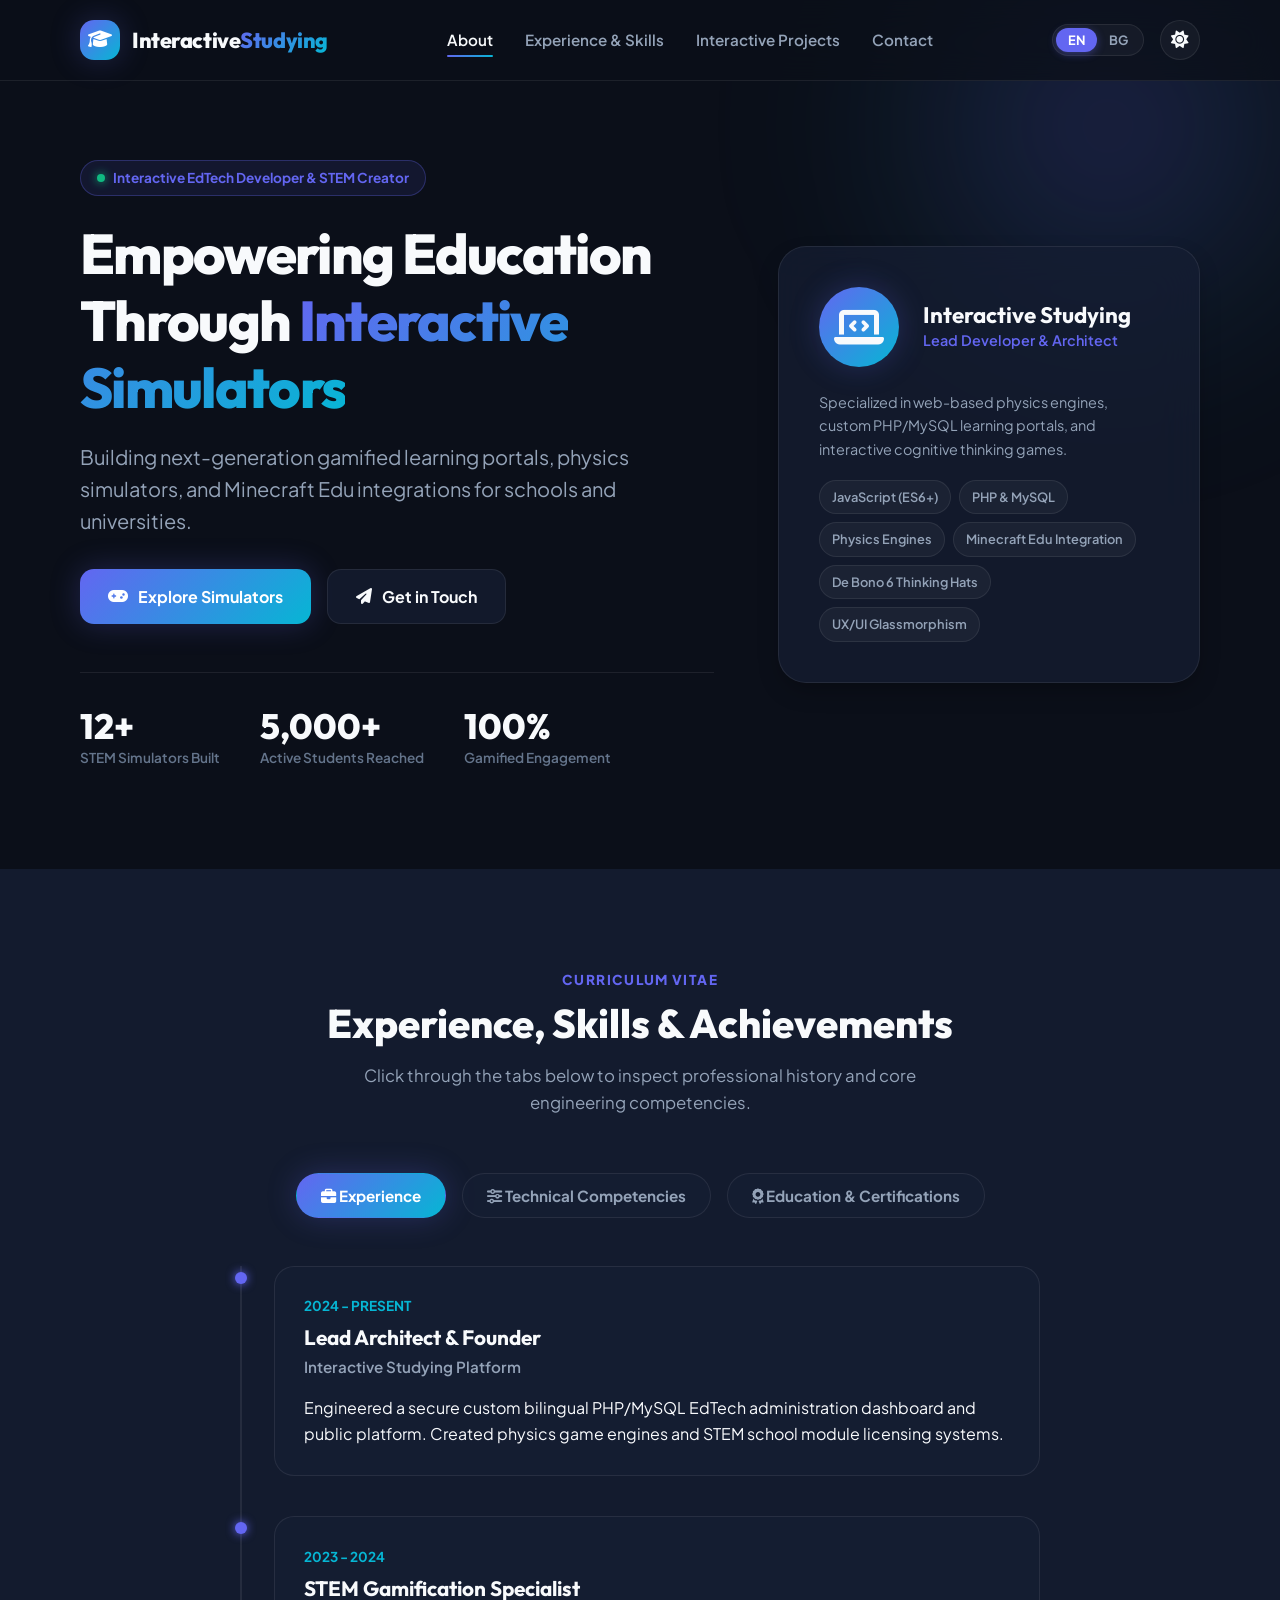
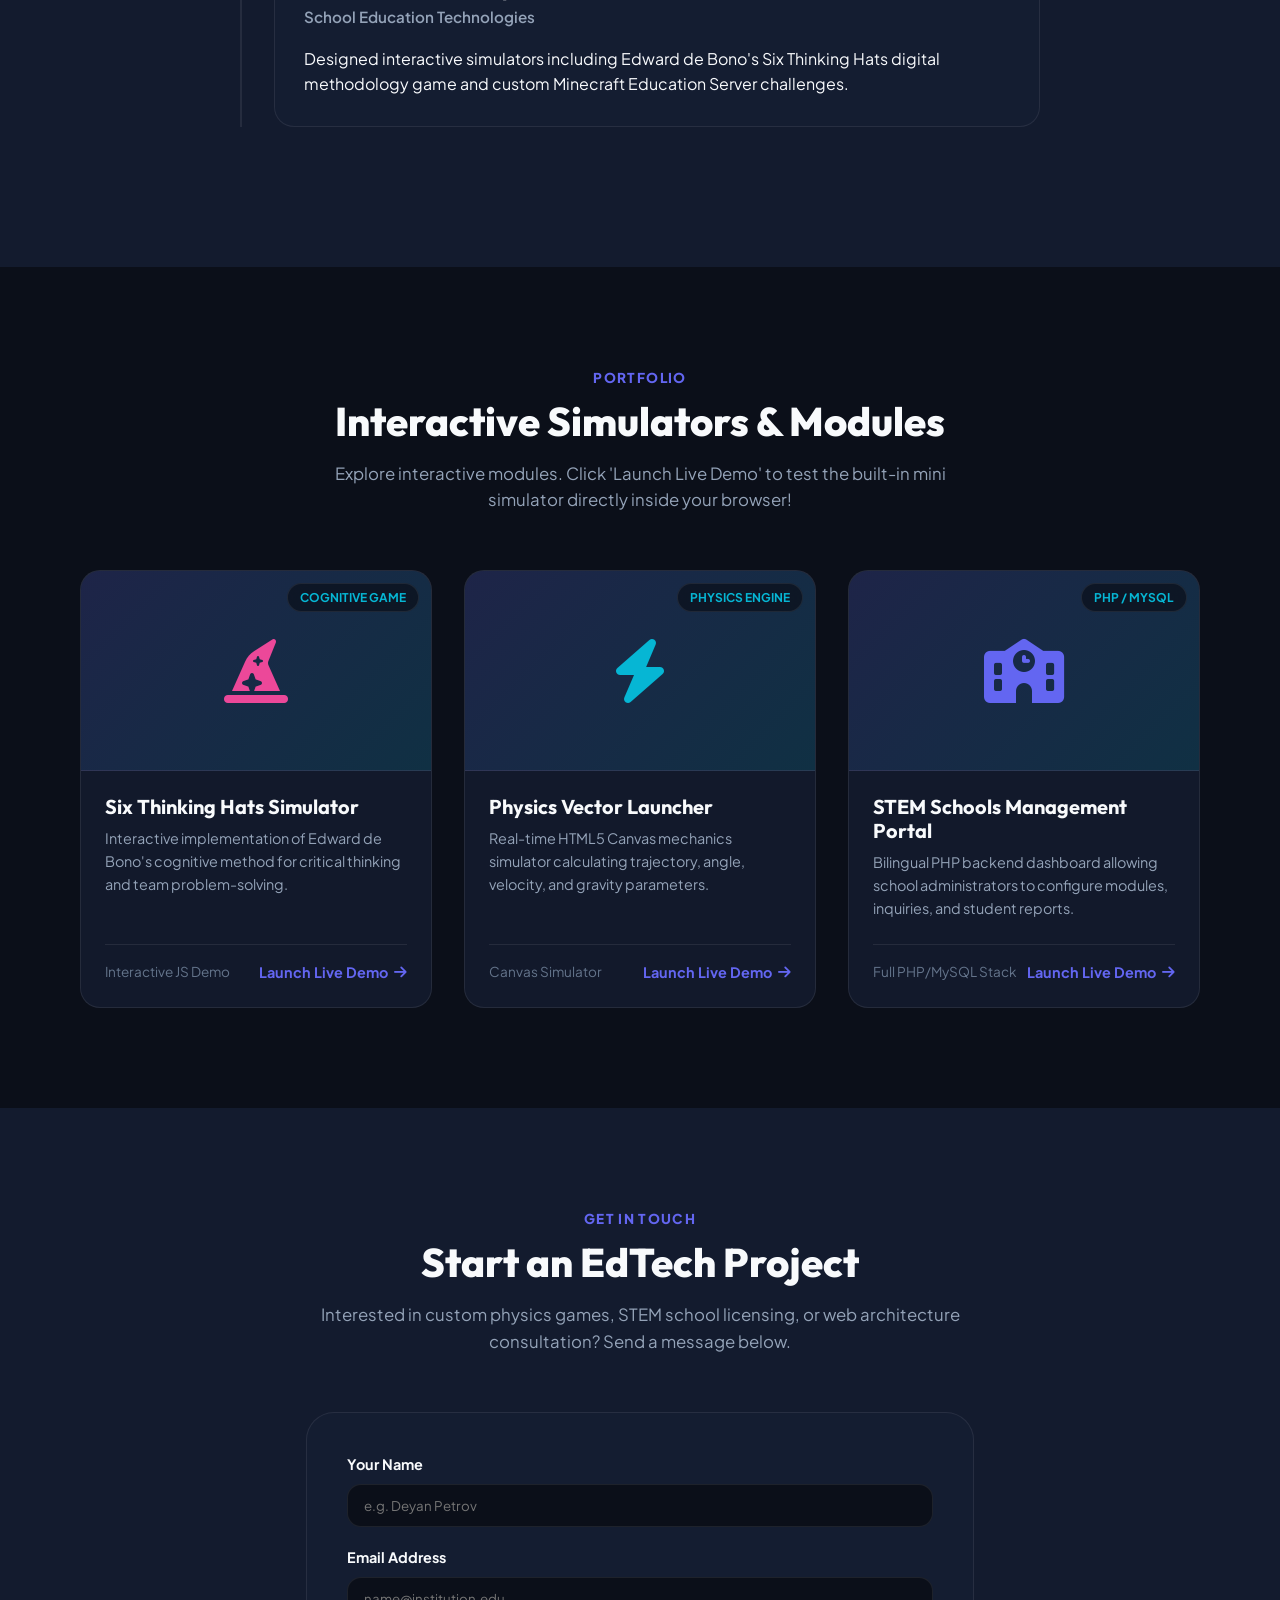
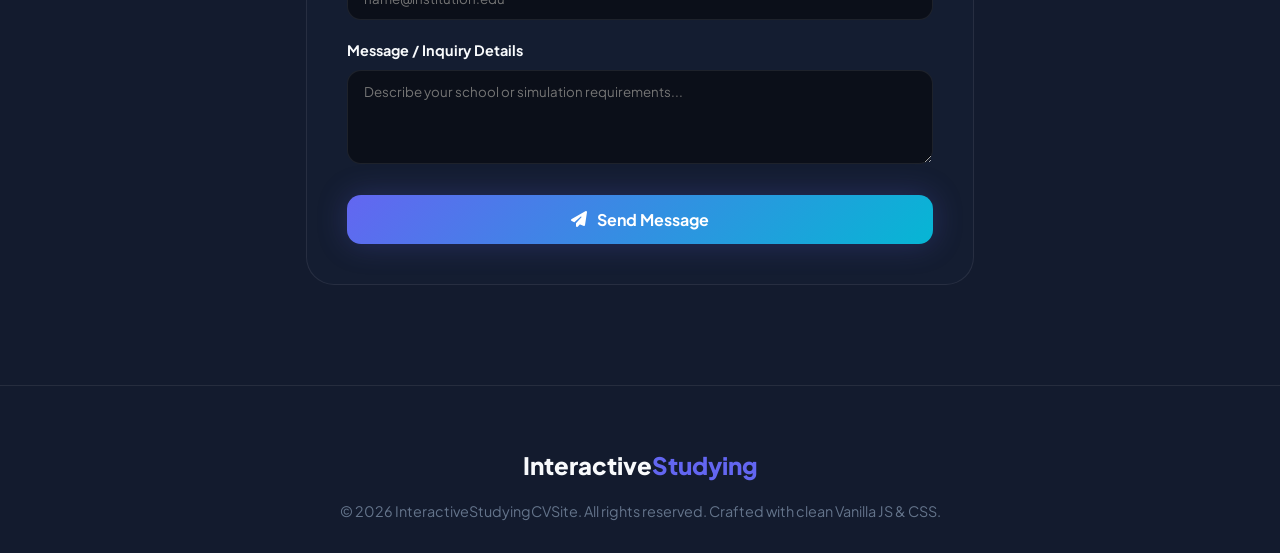
==== index.html @ a2f12fc4 "Build fresh InteractiveStudyingCVSite showcase website with interactive simulators and bilingual sup" ====
<!DOCTYPE html>
<html lang="en" data-theme="dark">
<head>
  <meta charset="UTF-8">
  <meta name="viewport" content="width=device-width, initial-scale=1.0">
  <title>Interactive Studying CV & Showcase | EdTech & STEM Simulators</title>
  <meta name="description" content="Interactive CV and EdTech showcase for Interactive Studying. Explore physics simulators, STEM modules, and gamified educational platforms.">
  <link rel="stylesheet" href="style.css">
  <link rel="stylesheet" href="https://cdnjs.cloudflare.com/ajax/libs/font-awesome/6.4.0/css/all.min.css">
</head>
<body>

  <!-- ==========================================================================
       Header & Navigation Bar
       ========================================================================== -->
  <header class="header">
    <div class="container header-container">
      <a href="#" class="logo">
        <div class="logo-icon"><i class="fa-solid fa-graduation-cap"></i></div>
        <div class="logo-text">Interactive<span>Studying</span></div>
      </a>

      <nav>
        <ul class="nav-links">
          <li><a href="#about" class="nav-link active" data-en="About" data-bg="За мен">About</a></li>
          <li><a href="#cv" class="nav-link" data-en="Experience & Skills" data-bg="Опит и Умения">Experience & Skills</a></li>
          <li><a href="#projects" class="nav-link" data-en="Interactive Projects" data-bg="Проекти">Interactive Projects</a></li>
          <li><a href="#contact" class="nav-link" data-en="Contact" data-bg="Контакти">Contact</a></li>
        </ul>
      </nav>

      <div class="header-actions">
        <!-- Language Switcher -->
        <div class="lang-switch">
          <button class="lang-btn active" data-lang="en">EN</button>
          <button class="lang-btn" data-lang="bg">BG</button>
        </div>

        <!-- Dark/Light Theme Switcher -->
        <button class="theme-toggle" id="themeToggle" title="Toggle Light/Dark Theme">
          <i class="fa-solid fa-moon"></i>
        </button>
      </div>
    </div>
  </header>

  <!-- ==========================================================================
       Hero Section
       ========================================================================== -->
  <section id="about" class="hero">
    <div class="hero-bg-glow"></div>
    <div class="container hero-content-grid">
      <div>
        <div class="badge">
          <span class="badge-pulse"></span>
          <span data-en="Interactive EdTech Developer & STEM Creator" data-bg="Разработчик на EdTech и STEM Симулатори">Interactive EdTech Developer & STEM Creator</span>
        </div>
        <h1 class="hero-title">
          <span data-en="Empowering Education Through" data-bg="Модернизиране на образованието чрез">Empowering Education Through</span>
          <span class="gradient-text" data-en="Interactive Simulators" data-bg="Интерактивни Симулатори">Interactive Simulators</span>
        </h1>
        <p class="hero-subtitle" data-en="Building next-generation gamified learning portals, physics simulators, and Minecraft Edu integrations for schools and universities." data-bg="Изграждане на иновативни образователни портали, физични симулатори и Minecraft Edu модули за училища и университети.">
          Building next-generation gamified learning portals, physics simulators, and Minecraft Edu integrations for schools and universities.
        </p>

        <div class="hero-ctas">
          <a href="#projects" class="btn btn-primary">
            <i class="fa-solid fa-gamepad"></i>
            <span data-en="Explore Simulators" data-bg="Разгледай Симулаторите">Explore Simulators</span>
          </a>
          <a href="#contact" class="btn btn-secondary">
            <i class="fa-solid fa-paper-plane"></i>
            <span data-en="Get in Touch" data-bg="Свържи се с мен">Get in Touch</span>
          </a>
        </div>

        <div class="stats-row">
          <div class="stat-item">
            <h3 class="counter" data-target="12">12+</h3>
            <p data-en="STEM Simulators Built" data-bg="Създадени STEM симулатора">STEM Simulators Built</p>
          </div>
          <div class="stat-item">
            <h3 class="counter" data-target="5000">5,000+</h3>
            <p data-en="Active Students Reached" data-bg="Обучени ученици">Active Students Reached</p>
          </div>
          <div class="stat-item">
            <h3 class="counter" data-target="100">100%</h3>
            <p data-en="Gamified Engagement" data-bg="Геймифицирано учене">Gamified Engagement</p>
          </div>
        </div>
      </div>

      <div class="hero-visual">
        <div class="avatar-card">
          <div class="avatar-header">
            <div class="avatar-circle">
              <i class="fa-solid fa-laptop-code"></i>
            </div>
            <div class="avatar-info">
              <h4 data-en="Interactive Studying" data-bg="Интерактивно Обучение">Interactive Studying</h4>
              <p data-en="Lead Developer & Architect" data-bg="Главен Разработчик и Архитек">Lead Developer & Architect</p>
            </div>
          </div>
          <p style="margin-bottom: 1.2rem; color: var(--text-secondary); font-size: 0.9rem;" data-en="Specialized in web-based physics engines, custom PHP/MySQL learning portals, and interactive cognitive thinking games." data-bg="Специализиран в уеб-базирани физични двигатели, PHP/MySQL портали и интерактивни когнитивни игри.">
            Specialized in web-based physics engines, custom PHP/MySQL learning portals, and interactive cognitive thinking games.
          </p>
          <div class="skills-pills">
            <span class="pill">JavaScript (ES6+)</span>
            <span class="pill">PHP & MySQL</span>
            <span class="pill">Physics Engines</span>
            <span class="pill">Minecraft Edu Integration</span>
            <span class="pill">De Bono 6 Thinking Hats</span>
            <span class="pill">UX/UI Glassmorphism</span>
          </div>
        </div>
      </div>
    </div>
  </section>

  <!-- ==========================================================================
       Interactive CV / Experience & Skills Section
       ========================================================================== -->
  <section id="cv" class="section" style="background: var(--bg-secondary);">
    <div class="container">
      <div class="section-header">
        <div class="section-tag" data-en="Curriculum Vitae" data-bg="Автобиография">Curriculum Vitae</div>
        <h2 class="section-title" data-en="Experience, Skills & Achievements" data-bg="Опит, Умения и Постижения">Experience, Skills & Achievements</h2>
        <p class="section-subtitle" data-en="Click through the tabs below to inspect professional history and core engineering competencies." data-bg="Изберете раздела по-долу, за да разгледате професионалния опит и технически умения.">
          Click through the tabs below to inspect professional history and core engineering competencies.
        </p>
      </div>

      <!-- Tab Buttons -->
      <div class="tabs-nav">
        <button class="tab-btn active" data-tab="experience">
          <i class="fa-solid fa-briefcase"></i> <span data-en="Experience" data-bg="Професионален Опит">Experience</span>
        </button>
        <button class="tab-btn" data-tab="skills">
          <i class="fa-solid fa-sliders"></i> <span data-en="Technical Competencies" data-bg="Технически Умения">Technical Competencies</span>
        </button>
        <button class="tab-btn" data-tab="education">
          <i class="fa-solid fa-award"></i> <span data-en="Education & Certifications" data-bg="Образование">Education & Certifications</span>
        </button>
      </div>

      <!-- Tab 1: Experience Timeline -->
      <div id="experience" class="tab-content active">
        <div class="timeline">
          <div class="timeline-item">
            <div class="timeline-dot"></div>
            <div class="timeline-card">
              <div class="timeline-date">2024 - PRESENT</div>
              <h3 class="timeline-title" data-en="Lead Architect & Founder" data-bg="Главен Архитект и Основател">Lead Architect & Founder</h3>
              <div class="timeline-company">Interactive Studying Platform</div>
              <p data-en="Engineered a secure custom bilingual PHP/MySQL EdTech administration dashboard and public platform. Created physics game engines and STEM school module licensing systems." data-bg="Разработка на защитен PHP/MySQL административен панел и българо-английски портал. Създаване на физични игри и STEM училищни комплекти.">
                Engineered a secure custom bilingual PHP/MySQL EdTech administration dashboard and public platform. Created physics game engines and STEM school module licensing systems.
              </p>
            </div>
          </div>

          <div class="timeline-item">
            <div class="timeline-dot"></div>
            <div class="timeline-card">
              <div class="timeline-date">2023 - 2024</div>
              <h3 class="timeline-title" data-en="STEM Gamification Specialist" data-bg="Специалист по STEM Геймификация">STEM Gamification Specialist</h3>
              <div class="timeline-company">School Education Technologies</div>
              <p data-en="Designed interactive simulators including Edward de Bono's Six Thinking Hats digital methodology game and custom Minecraft Education Server challenges." data-bg="Дизайн на интерактивни симулатори, включително цифрова версия на 'Шестте мислещи шапки' на Едуард де Боно и Minecraft Edu предизвикателства.">
                Designed interactive simulators including Edward de Bono's Six Thinking Hats digital methodology game and custom Minecraft Education Server challenges.
              </p>
            </div>
          </div>
        </div>
      </div>

      <!-- Tab 2: Skills Progress Bars -->
      <div id="skills" class="tab-content">
        <div class="skills-grid">
          <div class="skill-card">
            <div class="skill-header">
              <span>PHP / MySQL Architecture</span>
              <span>95%</span>
            </div>
            <div class="skill-bar-bg"><div class="skill-bar-fill" style="width: 95%;"></div></div>
          </div>

          <div class="skill-card">
            <div class="skill-header">
              <span>JavaScript & HTML5 Canvas Simulators</span>
              <span>90%</span>
            </div>
            <div class="skill-bar-bg"><div class="skill-bar-fill" style="width: 90%;"></div></div>
          </div>

          <div class="skill-card">
            <div class="skill-header">
              <span>Gamification & Pedagogy UX</span>
              <span>92%</span>
            </div>
            <div class="skill-bar-bg"><div class="skill-bar-fill" style="width: 92%;"></div></div>
          </div>

          <div class="skill-card">
            <div class="skill-header">
              <span>Web Security & Prepared SQL</span>
              <span>98%</span>
            </div>
            <div class="skill-bar-bg"><div class="skill-bar-fill" style="width: 98%;"></div></div>
          </div>
        </div>
      </div>

      <!-- Tab 3: Education & Certifications -->
      <div id="education" class="tab-content">
        <div class="timeline">
          <div class="timeline-item">
            <div class="timeline-dot"></div>
            <div class="timeline-card">
              <div class="timeline-date">2020 - 2024</div>
              <h3 class="timeline-title" data-en="B.S. Software Engineering & EdTech" data-bg="Бакалавър Софтуерно Инженерство">B.S. Software Engineering & EdTech</h3>
              <div class="timeline-company">Technical University</div>
              <p data-en="Specialized in web application security, database normalization, and dynamic interactive graphics engines." data-bg="Специализация в сигурност на уеб приложения, бази данни и среди за интерактивна графика.">
                Specialized in web application security, database normalization, and dynamic interactive graphics engines.
              </p>
            </div>
          </div>
        </div>
      </div>
    </div>
  </section>

  <!-- ==========================================================================
       Filterable Projects Showcase & Live Simulator Trigger
       ========================================================================== -->
  <section id="projects" class="section">
    <div class="container">
      <div class="section-header">
        <div class="section-tag" data-en="Portfolio" data-bg="Портфолио">Portfolio</div>
        <h2 class="section-title" data-en="Interactive Simulators & Modules" data-bg="Интерактивни Симулатори и Модули">Interactive Simulators & Modules</h2>
        <p class="section-subtitle" data-en="Explore interactive modules. Click 'Launch Live Demo' to test the built-in mini simulator directly inside your browser!" data-bg="Натиснете 'Стартирай Демо', за да тествате мини симулатор директно в браузъра!">
          Explore interactive modules. Click 'Launch Live Demo' to test the built-in mini simulator directly inside your browser!
        </p>
      </div>

      <div class="projects-grid">
        <!-- Project 1: Six Thinking Hats -->
        <div class="project-card">
          <div class="project-thumb">
            <i class="fa-solid fa-hat-wizard" style="color: #ec4899;"></i>
            <span class="project-badge">COGNITIVE GAME</span>
          </div>
          <div class="project-body">
            <h3 class="project-title" data-en="Six Thinking Hats Simulator" data-bg="Симулатор Шест Мислещи Шапки">Six Thinking Hats Simulator</h3>
            <p class="project-desc" data-en="Interactive implementation of Edward de Bono's cognitive method for critical thinking and team problem-solving." data-bg="Дигитална версия на метода на Едуард де Боно за критично мислене и екипни решения.">
              Interactive implementation of Edward de Bono's cognitive method for critical thinking and team problem-solving.
            </p>
            <div class="project-footer">
              <span style="font-size: 0.85rem; color: var(--text-muted);">Interactive JS Demo</span>
              <button class="demo-btn" onclick="openSimulator('hats')">
                <span data-en="Launch Live Demo" data-bg="Стартирай Демо">Launch Live Demo</span> <i class="fa-solid fa-arrow-right"></i>
              </button>
            </div>
          </div>
        </div>

        <!-- Project 2: Physics Launch Simulator -->
        <div class="project-card">
          <div class="project-thumb">
            <i class="fa-solid fa-bolt" style="color: #06b6d4;"></i>
            <span class="project-badge">PHYSICS ENGINE</span>
          </div>
          <div class="project-body">
            <h3 class="project-title" data-en="Physics Vector Launcher" data-bg="Физичен Векторен Симулатор">Physics Vector Launcher</h3>
            <p class="project-desc" data-en="Real-time HTML5 Canvas mechanics simulator calculating trajectory, angle, velocity, and gravity parameters." data-bg="Симулатор на механизми в реално време, изчисляващ траектория, ъгъл, скорост и гравитация.">
              Real-time HTML5 Canvas mechanics simulator calculating trajectory, angle, velocity, and gravity parameters.
            </p>
            <div class="project-footer">
              <span style="font-size: 0.85rem; color: var(--text-muted);">Canvas Simulator</span>
              <button class="demo-btn" onclick="openSimulator('physics')">
                <span data-en="Launch Live Demo" data-bg="Стартирай Демо">Launch Live Demo</span> <i class="fa-solid fa-arrow-right"></i>
              </button>
            </div>
          </div>
        </div>

        <!-- Project 3: STEM Licensing Portal -->
        <div class="project-card">
          <div class="project-thumb">
            <i class="fa-solid fa-school" style="color: #6366f1;"></i>
            <span class="project-badge">PHP / MYSQL</span>
          </div>
          <div class="project-body">
            <h3 class="project-title" data-en="STEM Schools Management Portal" data-bg="Портал за STEM Училища">STEM Schools Management Portal</h3>
            <p class="project-desc" data-en="Bilingual PHP backend dashboard allowing school administrators to configure modules, inquiries, and student reports." data-bg="Двуезичен PHP панел за училищни администратори за управление на модули и запитвания.">
              Bilingual PHP backend dashboard allowing school administrators to configure modules, inquiries, and student reports.
            </p>
            <div class="project-footer">
              <span style="font-size: 0.85rem; color: var(--text-muted);">Full PHP/MySQL Stack</span>
              <button class="demo-btn" onclick="openSimulator('stem')">
                <span data-en="Launch Live Demo" data-bg="Стартирай Демо">Launch Live Demo</span> <i class="fa-solid fa-arrow-right"></i>
              </button>
            </div>
          </div>
        </div>
      </div>
    </div>
  </section>

  <!-- ==========================================================================
       Interactive Live Demo Modal
       ========================================================================== -->
  <div class="modal" id="simulatorModal">
    <div class="modal-content">
      <button class="modal-close" onclick="closeSimulator()">&times;</button>
      <h3 id="modalTitle" style="font-size: 1.5rem; font-weight: 700; margin-bottom: 0.5rem;">Interactive Simulator</h3>
      <p id="modalSubtitle" style="color: var(--text-secondary); font-size: 0.9rem;">Test the live features below</p>
      
      <div class="simulator-box" id="simulatorBody">
        <!-- Dynamic Interactive Content Rendered via JS -->
      </div>
    </div>
  </div>

  <!-- ==========================================================================
       Contact & Consultation Inquiry Section
       ========================================================================== -->
  <section id="contact" class="section" style="background: var(--bg-secondary);">
    <div class="container" style="max-width: 700px;">
      <div class="section-header">
        <div class="section-tag" data-en="Get in Touch" data-bg="Свържете се с нас">Get in Touch</div>
        <h2 class="section-title" data-en="Start an EdTech Project" data-bg="Започнете STEM проект">Start an EdTech Project</h2>
        <p class="section-subtitle" data-en="Interested in custom physics games, STEM school licensing, or web architecture consultation? Send a message below." data-bg="Интересувате ли се от разработка на физични игри или STEM модули? Изпратете съобщение.">
          Interested in custom physics games, STEM school licensing, or web architecture consultation? Send a message below.
        </p>
      </div>

      <form id="contactForm" onsubmit="handleContact(event)" style="background: var(--bg-card); border: 1px solid var(--border-color); padding: 2.5rem; border-radius: var(--radius-xl);">
        <div style="margin-bottom: 1.2rem;">
          <label style="display: block; font-weight: 700; margin-bottom: 0.5rem; font-size: 0.9rem;" data-en="Your Name" data-bg="Вашето Име">Your Name</label>
          <input type="text" required placeholder="e.g. Deyan Petrov" style="width: 100%; padding: 12px 16px; border-radius: var(--radius-md); background: var(--bg-primary); border: 1px solid var(--border-color); color: var(--text-primary); font-family: inherit;">
        </div>

        <div style="margin-bottom: 1.2rem;">
          <label style="display: block; font-weight: 700; margin-bottom: 0.5rem; font-size: 0.9rem;" data-en="Email Address" data-bg="Имейл Адрес">Email Address</label>
          <input type="email" required placeholder="name@institution.edu" style="width: 100%; padding: 12px 16px; border-radius: var(--radius-md); background: var(--bg-primary); border: 1px solid var(--border-color); color: var(--text-primary); font-family: inherit;">
        </div>

        <div style="margin-bottom: 1.5rem;">
          <label style="display: block; font-weight: 700; margin-bottom: 0.5rem; font-size: 0.9rem;" data-en="Message / Inquiry Details" data-bg="Съобщение / Запитване">Message / Inquiry Details</label>
          <textarea rows="4" required placeholder="Describe your school or simulation requirements..." style="width: 100%; padding: 12px 16px; border-radius: var(--radius-md); background: var(--bg-primary); border: 1px solid var(--border-color); color: var(--text-primary); font-family: inherit; resize: vertical;"></textarea>
        </div>

        <button type="submit" class="btn btn-primary" style="width: 100%; justify-content: center;">
          <i class="fa-solid fa-paper-plane"></i>
          <span data-en="Send Message" data-bg="Изпрати съобщение">Send Message</span>
        </button>
      </form>
    </div>
  </section>

  <!-- Footer -->
  <footer class="footer">
    <div class="container">
      <div class="footer-logo">Interactive<span style="color: var(--accent-primary);">Studying</span></div>
      <p class="footer-copy">&copy; 2026 InteractiveStudyingCVSite. All rights reserved. Crafted with clean Vanilla JS & CSS.</p>
    </div>
  </footer>

  <script src="script.js"></script>
</body>
</html>
---- style.css ----
/* ==========================================================================
   Design System & Tokens - InteractiveStudyingCVSite
   ========================================================================== */
@import url('https://fonts.googleapis.com/css2?family=Outfit:wght@300;400;500;600;700;800&family=Plus+Jakarta+Sans:wght@400;500;600;700&display=swap');

:root {
  /* Color Palette - Dark Theme Defaults */
  --bg-primary: #0b0f19;
  --bg-secondary: #131b2e;
  --bg-card: rgba(22, 31, 52, 0.7);
  --bg-card-hover: rgba(30, 43, 70, 0.85);
  --bg-glass: rgba(255, 255, 255, 0.04);
  --border-color: rgba(255, 255, 255, 0.08);
  --border-highlight: rgba(99, 102, 241, 0.3);

  --text-primary: #f8fafc;
  --text-secondary: #94a3b8;
  --text-muted: #64748b;

  --accent-primary: #6366f1; /* Electric Indigo */
  --accent-primary-glow: rgba(99, 102, 241, 0.4);
  --accent-secondary: #06b6d4; /* Vibrant Cyan */
  --accent-tertiary: #ec4899; /* Hot Pink Accent */
  --accent-emerald: #10b981; /* Success Emerald */

  --gradient-brand: linear-gradient(135deg, #6366f1 0%, #06b6d4 100%);
  --gradient-glow: linear-gradient(135deg, rgba(99, 102, 241, 0.15), rgba(6, 182, 212, 0.15));
  --gradient-card: linear-gradient(180deg, rgba(255, 255, 255, 0.05) 0%, rgba(255, 255, 255, 0.01) 100%);

  --radius-sm: 8px;
  --radius-md: 14px;
  --radius-lg: 20px;
  --radius-xl: 28px;
  --radius-full: 9999px;

  --shadow-sm: 0 4px 6px -1px rgba(0, 0, 0, 0.2);
  --shadow-md: 0 10px 25px -5px rgba(0, 0, 0, 0.3);
  --shadow-glow: 0 0 30px rgba(99, 102, 241, 0.25);

  --transition-fast: 0.2s cubic-bezier(0.4, 0, 0.2, 1);
  --transition-normal: 0.3s cubic-bezier(0.4, 0, 0.2, 1);
  --transition-bounce: 0.5s cubic-bezier(0.34, 1.56, 0.64, 1);
}

[data-theme="light"] {
  --bg-primary: #f8fafc;
  --bg-secondary: #f1f5f9;
  --bg-card: rgba(255, 255, 255, 0.85);
  --bg-card-hover: rgba(255, 255, 255, 0.98);
  --bg-glass: rgba(0, 0, 0, 0.03);
  --border-color: rgba(0, 0, 0, 0.08);
  --border-highlight: rgba(99, 102, 241, 0.4);

  --text-primary: #0f172a;
  --text-secondary: #475569;
  --text-muted: #64748b;

  --shadow-sm: 0 2px 4px rgba(0,0,0,0.05);
  --shadow-md: 0 10px 25px -5px rgba(15, 23, 42, 0.08);
  --shadow-glow: 0 0 25px rgba(99, 102, 241, 0.2);
}

/* ==========================================================================
   Reset & Core Layout
   ========================================================================== */
*, *::before, *::after {
  box-sizing: border-box;
  margin: 0;
  padding: 0;
}

html {
  scroll-behavior: smooth;
  font-size: 16px;
}

body {
  font-family: 'Plus Jakarta Sans', sans-serif;
  background-color: var(--bg-primary);
  color: var(--text-primary);
  line-height: 1.6;
  overflow-x: hidden;
  transition: background-color var(--transition-normal), color var(--transition-normal);
}

h1, h2, h3, h4, h5, h6 {
  font-family: 'Outfit', sans-serif;
  color: var(--text-primary);
  line-height: 1.2;
}

a {
  color: inherit;
  text-decoration: none;
}

button {
  cursor: pointer;
  border: none;
  background: none;
  font-family: inherit;
}

.container {
  width: 90%;
  max-width: 1200px;
  margin: 0 auto;
  padding: 0 1rem;
}

/* ==========================================================================
   Header & Navigation
   ========================================================================== */
.header {
  position: fixed;
  top: 0;
  left: 0;
  width: 100%;
  z-index: 1000;
  backdrop-filter: blur(16px);
  -webkit-backdrop-filter: blur(16px);
  background: rgba(11, 15, 25, 0.75);
  border-bottom: 1px solid var(--border-color);
  transition: background var(--transition-normal);
}

[data-theme="light"] .header {
  background: rgba(248, 250, 252, 0.85);
}

.header-container {
  display: flex;
  justify-content: space-between;
  align-items: center;
  height: 80px;
}

.logo {
  display: flex;
  align-items: center;
  gap: 12px;
  font-family: 'Outfit', sans-serif;
  font-weight: 800;
  font-size: 1.35rem;
  letter-spacing: -0.02em;
}

.logo-icon {
  width: 40px;
  height: 40px;
  background: var(--gradient-brand);
  border-radius: var(--radius-md);
  display: flex;
  align-items: center;
  justify-content: center;
  color: #fff;
  font-size: 1.2rem;
  box-shadow: var(--shadow-glow);
}

.logo-text span {
  background: var(--gradient-brand);
  -webkit-background-clip: text;
  -webkit-text-fill-color: transparent;
}

.nav-links {
  display: flex;
  align-items: center;
  gap: 2rem;
  list-style: none;
}

.nav-link {
  font-weight: 600;
  font-size: 0.95rem;
  color: var(--text-secondary);
  transition: color var(--transition-fast);
  position: relative;
  padding: 0.5rem 0;
}

.nav-link:hover, .nav-link.active {
  color: var(--text-primary);
}

.nav-link::after {
  content: '';
  position: absolute;
  bottom: 0;
  left: 0;
  width: 0%;
  height: 2px;
  background: var(--gradient-brand);
  transition: width var(--transition-normal);
  border-radius: var(--radius-full);
}

.nav-link:hover::after, .nav-link.active::after {
  width: 100%;
}

.header-actions {
  display: flex;
  align-items: center;
  gap: 1rem;
}

.lang-switch {
  display: flex;
  background: var(--bg-glass);
  border: 1px solid var(--border-color);
  border-radius: var(--radius-full);
  padding: 3px;
}

.lang-btn {
  padding: 4px 12px;
  font-size: 0.8rem;
  font-weight: 700;
  border-radius: var(--radius-full);
  color: var(--text-secondary);
  transition: all var(--transition-fast);
}

.lang-btn.active {
  background: var(--accent-primary);
  color: #fff;
  box-shadow: 0 2px 8px rgba(99, 102, 241, 0.4);
}

.theme-toggle {
  width: 40px;
  height: 40px;
  border-radius: var(--radius-full);
  border: 1px solid var(--border-color);
  background: var(--bg-glass);
  color: var(--text-primary);
  display: flex;
  align-items: center;
  justify-content: center;
  font-size: 1.1rem;
  transition: all var(--transition-fast);
}

.theme-toggle:hover {
  background: var(--bg-card-hover);
  border-color: var(--accent-primary);
}

/* ==========================================================================
   Hero Section
   ========================================================================== */
.hero {
  padding: 160px 0 100px;
  position: relative;
  overflow: hidden;
}

.hero-bg-glow {
  position: absolute;
  top: -20%;
  right: -10%;
  width: 600px;
  height: 600px;
  background: radial-gradient(circle, rgba(99, 102, 241, 0.25) 0%, rgba(6, 182, 212, 0.05) 50%, transparent 70%);
  filter: blur(80px);
  pointer-events: none;
  z-index: 0;
}

.hero-content-grid {
  display: grid;
  grid-template-columns: 1.2fr 0.8fr;
  gap: 4rem;
  align-items: center;
  position: relative;
  z-index: 1;
}

.badge {
  display: inline-flex;
  align-items: center;
  gap: 8px;
  padding: 6px 16px;
  border-radius: var(--radius-full);
  background: rgba(99, 102, 241, 0.1);
  border: 1px solid rgba(99, 102, 241, 0.3);
  color: var(--accent-primary);
  font-size: 0.85rem;
  font-weight: 700;
  margin-bottom: 1.5rem;
}

.badge-pulse {
  width: 8px;
  height: 8px;
  border-radius: 50%;
  background: var(--accent-emerald);
  box-shadow: 0 0 10px var(--accent-emerald);
  animation: pulse 2s infinite;
}

@keyframes pulse {
  0% { transform: scale(0.95); box-shadow: 0 0 0 0 rgba(16, 185, 129, 0.7); }
  70% { transform: scale(1); box-shadow: 0 0 0 8px rgba(16, 185, 129, 0); }
  100% { transform: scale(0.95); box-shadow: 0 0 0 0 rgba(16, 185, 129, 0); }
}

.hero-title {
  font-size: 3.5rem;
  font-weight: 800;
  margin-bottom: 1.2rem;
  letter-spacing: -0.03em;
}

.gradient-text {
  background: var(--gradient-brand);
  -webkit-background-clip: text;
  -webkit-text-fill-color: transparent;
}

.hero-subtitle {
  font-size: 1.25rem;
  color: var(--text-secondary);
  margin-bottom: 2rem;
  max-width: 600px;
}

.hero-ctas {
  display: flex;
  gap: 1rem;
  margin-bottom: 3rem;
  flex-wrap: wrap;
}

.btn {
  display: inline-flex;
  align-items: center;
  gap: 10px;
  padding: 14px 28px;
  border-radius: var(--radius-md);
  font-weight: 700;
  font-size: 1rem;
  transition: all var(--transition-bounce);
  position: relative;
  overflow: hidden;
}

.btn-primary {
  background: var(--gradient-brand);
  color: #fff;
  box-shadow: var(--shadow-glow);
}

.btn-primary:hover {
  transform: translateY(-3px);
  box-shadow: 0 10px 30px rgba(99, 102, 241, 0.4);
}

.btn-secondary {
  background: var(--bg-card);
  border: 1px solid var(--border-color);
  color: var(--text-primary);
}

.btn-secondary:hover {
  background: var(--bg-card-hover);
  border-color: var(--accent-primary);
  transform: translateY(-3px);
}

.stats-row {
  display: flex;
  gap: 2.5rem;
  padding-top: 2rem;
  border-top: 1px solid var(--border-color);
}

.stat-item h3 {
  font-size: 2.2rem;
  font-weight: 800;
  color: var(--text-primary);
}

.stat-item p {
  font-size: 0.85rem;
  color: var(--text-muted);
  font-weight: 600;
}

/* Hero Avatar / Card Visual */
.hero-visual {
  position: relative;
}

.avatar-card {
  background: var(--bg-card);
  border: 1px solid var(--border-color);
  backdrop-filter: blur(20px);
  border-radius: var(--radius-xl);
  padding: 2.5rem;
  box-shadow: var(--shadow-md);
  position: relative;
  transition: transform var(--transition-normal);
}

.avatar-card:hover {
  transform: translateY(-5px);
  border-color: var(--border-highlight);
}

.avatar-header {
  display: flex;
  align-items: center;
  gap: 1.5rem;
  margin-bottom: 1.5rem;
}

.avatar-circle {
  width: 80px;
  height: 80px;
  border-radius: 50%;
  background: var(--gradient-brand);
  display: flex;
  align-items: center;
  justify-content: center;
  font-size: 2.5rem;
  box-shadow: var(--shadow-glow);
}

.avatar-info h4 {
  font-size: 1.4rem;
  font-weight: 700;
}

.avatar-info p {
  color: var(--accent-primary);
  font-size: 0.9rem;
  font-weight: 600;
}

.skills-pills {
  display: flex;
  flex-wrap: wrap;
  gap: 8px;
}

.pill {
  padding: 6px 12px;
  border-radius: var(--radius-full);
  background: var(--bg-glass);
  border: 1px solid var(--border-color);
  font-size: 0.8rem;
  font-weight: 600;
  color: var(--text-secondary);
}

/* ==========================================================================
   Interactive Experience & Skills Section
   ========================================================================== */
.section {
  padding: 100px 0;
}

.section-header {
  text-align: center;
  max-width: 650px;
  margin: 0 auto 3.5rem;
}

.section-tag {
  color: var(--accent-primary);
  font-weight: 800;
  text-transform: uppercase;
  font-size: 0.85rem;
  letter-spacing: 0.1em;
  margin-bottom: 0.5rem;
}

.section-title {
  font-size: 2.5rem;
  font-weight: 800;
  margin-bottom: 1rem;
}

.section-subtitle {
  color: var(--text-secondary);
  font-size: 1.05rem;
}

/* Tabs UI */
.tabs-nav {
  display: flex;
  justify-content: center;
  gap: 1rem;
  margin-bottom: 3rem;
  flex-wrap: wrap;
}

.tab-btn {
  padding: 12px 24px;
  border-radius: var(--radius-full);
  background: var(--bg-card);
  border: 1px solid var(--border-color);
  color: var(--text-secondary);
  font-weight: 700;
  font-size: 0.95rem;
  transition: all var(--transition-fast);
}

.tab-btn:hover {
  color: var(--text-primary);
  border-color: var(--accent-primary);
}

.tab-btn.active {
  background: var(--gradient-brand);
  color: #fff;
  border-color: transparent;
  box-shadow: var(--shadow-glow);
}

.tab-content {
  display: none;
  animation: fadeIn 0.4s ease forwards;
}

.tab-content.active {
  display: block;
}

@keyframes fadeIn {
  from { opacity: 0; transform: translateY(10px); }
  to { opacity: 1; transform: translateY(0); }
}

/* Timeline Cards */
.timeline {
  position: relative;
  max-width: 800px;
  margin: 0 auto;
  padding-left: 2rem;
  border-left: 2px solid var(--border-color);
}

.timeline-item {
  position: relative;
  margin-bottom: 2.5rem;
}

.timeline-dot {
  position: absolute;
  left: calc(-2rem - 7px);
  top: 6px;
  width: 12px;
  height: 12px;
  border-radius: 50%;
  background: var(--accent-primary);
  box-shadow: 0 0 10px var(--accent-primary);
}

.timeline-card {
  background: var(--bg-card);
  border: 1px solid var(--border-color);
  border-radius: var(--radius-lg);
  padding: 1.8rem;
  transition: all var(--transition-fast);
}

.timeline-card:hover {
  border-color: var(--border-highlight);
  transform: translateX(5px);
}

.timeline-date {
  font-size: 0.85rem;
  color: var(--accent-secondary);
  font-weight: 700;
  margin-bottom: 0.5rem;
}

.timeline-title {
  font-size: 1.3rem;
  font-weight: 700;
  margin-bottom: 0.3rem;
}

.timeline-company {
  color: var(--text-secondary);
  font-weight: 600;
  font-size: 0.95rem;
  margin-bottom: 1rem;
}

/* Skill Bars */
.skills-grid {
  display: grid;
  grid-template-columns: repeat(auto-fit, minmax(300px, 1fr));
  gap: 2rem;
  max-width: 900px;
  margin: 0 auto;
}

.skill-card {
  background: var(--bg-card);
  border: 1px solid var(--border-color);
  border-radius: var(--radius-lg);
  padding: 1.5rem;
}

.skill-header {
  display: flex;
  justify-content: space-between;
  margin-bottom: 0.8rem;
  font-weight: 700;
}

.skill-bar-bg {
  width: 100%;
  height: 10px;
  background: var(--bg-glass);
  border-radius: var(--radius-full);
  overflow: hidden;
  border: 1px solid var(--border-color);
}

.skill-bar-fill {
  height: 100%;
  background: var(--gradient-brand);
  border-radius: var(--radius-full);
  transition: width 1s ease-in-out;
}

/* ==========================================================================
   Filterable Projects Portfolio
   ========================================================================== */
.projects-grid {
  display: grid;
  grid-template-columns: repeat(auto-fill, minmax(340px, 1fr));
  gap: 2rem;
}

.project-card {
  background: var(--bg-card);
  border: 1px solid var(--border-color);
  border-radius: var(--radius-lg);
  overflow: hidden;
  transition: all var(--transition-normal);
  display: flex;
  flex-direction: column;
}

.project-card:hover {
  transform: translateY(-8px);
  border-color: var(--border-highlight);
  box-shadow: var(--shadow-md);
}

.project-thumb {
  height: 200px;
  background: var(--gradient-glow);
  display: flex;
  align-items: center;
  justify-content: center;
  font-size: 4rem;
  position: relative;
  border-bottom: 1px solid var(--border-color);
}

.project-badge {
  position: absolute;
  top: 12px;
  right: 12px;
  padding: 4px 12px;
  border-radius: var(--radius-full);
  background: rgba(11, 15, 25, 0.7);
  backdrop-filter: blur(10px);
  font-size: 0.75rem;
  font-weight: 700;
  color: var(--accent-secondary);
  border: 1px solid var(--border-color);
}

.project-body {
  padding: 1.5rem;
  flex: 1;
  display: flex;
  flex-direction: column;
}

.project-title {
  font-size: 1.25rem;
  font-weight: 700;
  margin-bottom: 0.5rem;
}

.project-desc {
  color: var(--text-secondary);
  font-size: 0.9rem;
  margin-bottom: 1.5rem;
  flex: 1;
}

.project-footer {
  display: flex;
  justify-content: space-between;
  align-items: center;
  border-top: 1px solid var(--border-color);
  padding-top: 1rem;
}

.demo-btn {
  color: var(--accent-primary);
  font-weight: 700;
  font-size: 0.9rem;
  display: inline-flex;
  align-items: center;
  gap: 6px;
  transition: gap var(--transition-fast);
}

.demo-btn:hover {
  gap: 10px;
}

/* ==========================================================================
   Interactive Simulator Modal
   ========================================================================== */
.modal {
  position: fixed;
  inset: 0;
  z-index: 2000;
  display: flex;
  align-items: center;
  justify-content: center;
  background: rgba(11, 15, 25, 0.85);
  backdrop-filter: blur(12px);
  opacity: 0;
  pointer-events: none;
  transition: opacity var(--transition-normal);
}

.modal.active {
  opacity: 1;
  pointer-events: auto;
}

.modal-content {
  background: var(--bg-secondary);
  border: 1px solid var(--border-color);
  border-radius: var(--radius-xl);
  width: 90%;
  max-width: 750px;
  padding: 2.5rem;
  box-shadow: var(--shadow-md);
  position: relative;
  transform: scale(0.9);
  transition: transform var(--transition-bounce);
}

.modal.active .modal-content {
  transform: scale(1);
}

.modal-close {
  position: absolute;
  top: 20px;
  right: 20px;
  width: 36px;
  height: 36px;
  border-radius: 50%;
  background: var(--bg-glass);
  border: 1px solid var(--border-color);
  color: var(--text-primary);
  font-size: 1.2rem;
  display: flex;
  align-items: center;
  justify-content: center;
}

.simulator-box {
  margin-top: 1.5rem;
  background: var(--bg-primary);
  border: 1px solid var(--border-color);
  border-radius: var(--radius-lg);
  padding: 2rem;
  text-align: center;
}

/* ==========================================================================
   Footer & Contact
   ========================================================================== */
.footer {
  background: var(--bg-secondary);
  border-top: 1px solid var(--border-color);
  padding: 60px 0 30px;
  text-align: center;
}

.footer-logo {
  font-size: 1.5rem;
  font-weight: 800;
  margin-bottom: 1rem;
}

.footer-copy {
  color: var(--text-muted);
  font-size: 0.9rem;
}

/* Responsive Rules */
@media (max-width: 992px) {
  .hero-content-grid {
    grid-template-columns: 1fr;
    text-align: center;
    gap: 3rem;
  }
  .hero-subtitle {
    margin-left: auto;
    margin-right: auto;
  }
  .hero-ctas {
    justify-content: center;
  }
  .stats-row {
    justify-content: center;
  }
}

@media (max-width: 768px) {
  .nav-links {
    display: none; /* Can expand to mobile menu if needed */
  }
  .hero-title {
    font-size: 2.5rem;
  }
}
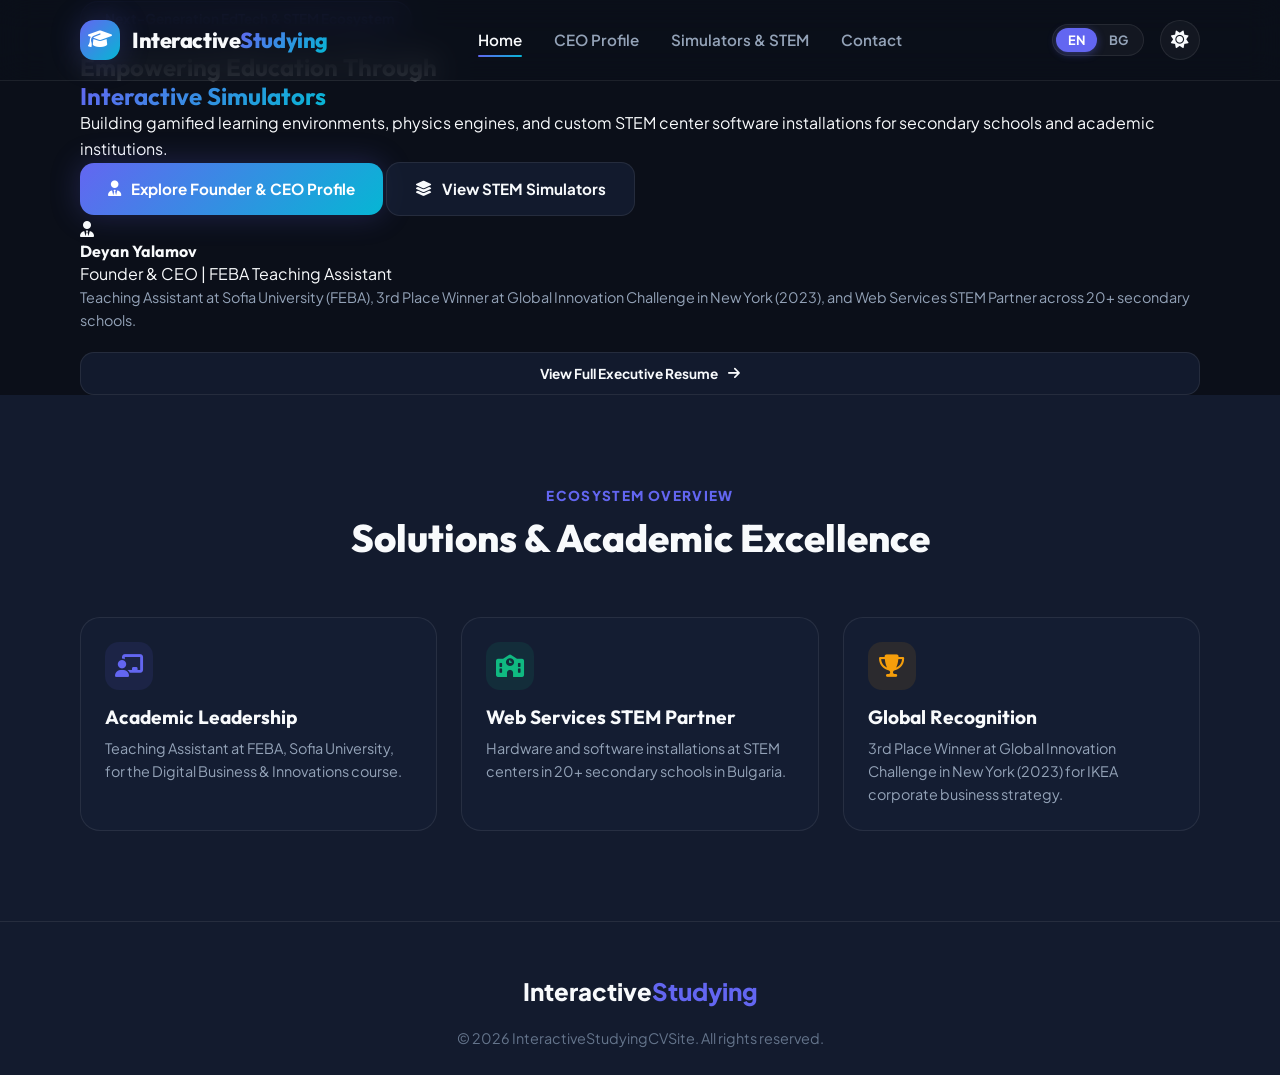
==== commit 825a605c: "Add dedicated CEO profile page, FEBA Teaching Assistant position, Web Services 20+ STEM schools part" ====
--- a/index.html
+++ b/index.html
@@ -3,40 +3,37 @@
 <head>
   <meta charset="UTF-8">
   <meta name="viewport" content="width=device-width, initial-scale=1.0">
-  <title>Interactive Studying CV & Showcase | EdTech & STEM Simulators</title>
-  <meta name="description" content="Interactive CV and EdTech showcase for Interactive Studying. Explore physics simulators, STEM modules, and gamified educational platforms.">
+  <title>Interactive Studying — EdTech Portal & STEM Simulators</title>
+  <meta name="description" content="Official platform portal for Interactive Studying EOOD. Founded by Deyan Yalamov. Custom school gamification and STEM center installations.">
   <link rel="stylesheet" href="style.css">
   <link rel="stylesheet" href="https://cdnjs.cloudflare.com/ajax/libs/font-awesome/6.4.0/css/all.min.css">
 </head>
 <body>
 
   <!-- ==========================================================================
-       Header & Navigation Bar
+       Header & Navigation
        ========================================================================== -->
   <header class="header">
     <div class="container header-container">
-      <a href="#" class="logo">
+      <a href="index.html" class="logo">
         <div class="logo-icon"><i class="fa-solid fa-graduation-cap"></i></div>
         <div class="logo-text">Interactive<span>Studying</span></div>
       </a>
 
       <nav>
         <ul class="nav-links">
-          <li><a href="#about" class="nav-link active" data-en="About" data-bg="За мен">About</a></li>
-          <li><a href="#cv" class="nav-link" data-en="Experience & Skills" data-bg="Опит и Умения">Experience & Skills</a></li>
-          <li><a href="#projects" class="nav-link" data-en="Interactive Projects" data-bg="Проекти">Interactive Projects</a></li>
-          <li><a href="#contact" class="nav-link" data-en="Contact" data-bg="Контакти">Contact</a></li>
+          <li><a href="index.html" class="nav-link active" data-en="Home" data-bg="Начало">Home</a></li>
+          <li><a href="ceo.html" class="nav-link" data-en="CEO Profile" data-bg="За Управителя">CEO Profile</a></li>
+          <li><a href="projects.html" class="nav-link" data-en="Simulators & STEM" data-bg="Симулатори и STEM">Simulators & STEM</a></li>
+          <li><a href="contact.html" class="nav-link" data-en="Contact" data-bg="Контакти">Contact</a></li>
         </ul>
       </nav>
 
       <div class="header-actions">
-        <!-- Language Switcher -->
         <div class="lang-switch">
           <button class="lang-btn active" data-lang="en">EN</button>
           <button class="lang-btn" data-lang="bg">BG</button>
         </div>
-
-        <!-- Dark/Light Theme Switcher -->
         <button class="theme-toggle" id="themeToggle" title="Toggle Light/Dark Theme">
           <i class="fa-solid fa-moon"></i>
         </button>
@@ -45,315 +42,97 @@
   </header>
 
   <!-- ==========================================================================
-       Hero Section
+       Clean Hero Skeleton Section (Without Numerical Data)
        ========================================================================== -->
-  <section id="about" class="hero">
+  <section class="hero">
     <div class="hero-bg-glow"></div>
     <div class="container hero-content-grid">
       <div>
         <div class="badge">
           <span class="badge-pulse"></span>
-          <span data-en="Interactive EdTech Developer & STEM Creator" data-bg="Разработчик на EdTech и STEM Симулатори">Interactive EdTech Developer & STEM Creator</span>
+          <span data-en="Next-Generation EdTech & STEM Ecosystem" data-bg="Следващо Поколение EdTech и STEM Екосистема">Next-Generation EdTech & STEM Ecosystem</span>
         </div>
+        
         <h1 class="hero-title">
-          <span data-en="Empowering Education Through" data-bg="Модернизиране на образованието чрез">Empowering Education Through</span>
+          <span data-en="Empowering Education Through" data-bg="Модернизиране на образованието чрез">Empowering Education Through</span><br>
           <span class="gradient-text" data-en="Interactive Simulators" data-bg="Интерактивни Симулатори">Interactive Simulators</span>
         </h1>
-        <p class="hero-subtitle" data-en="Building next-generation gamified learning portals, physics simulators, and Minecraft Edu integrations for schools and universities." data-bg="Изграждане на иновативни образователни портали, физични симулатори и Minecraft Edu модули за училища и университети.">
-          Building next-generation gamified learning portals, physics simulators, and Minecraft Edu integrations for schools and universities.
+        
+        <p class="hero-subtitle" data-en="Building gamified learning environments, physics engines, and custom STEM center software installations for secondary schools and academic institutions." data-bg="Изграждане на геймифицирани образователни среди, физични двигатели и софтуерни инсталации за STEM центрове.">
+          Building gamified learning environments, physics engines, and custom STEM center software installations for secondary schools and academic institutions.
         </p>
 
         <div class="hero-ctas">
-          <a href="#projects" class="btn btn-primary">
-            <i class="fa-solid fa-gamepad"></i>
-            <span data-en="Explore Simulators" data-bg="Разгледай Симулаторите">Explore Simulators</span>
+          <a href="ceo.html" class="btn btn-primary">
+            <i class="fa-solid fa-user-tie"></i>
+            <span data-en="Explore Founder & CEO Profile" data-bg="Профил на Управителя">Explore Founder & CEO Profile</span>
           </a>
-          <a href="#contact" class="btn btn-secondary">
-            <i class="fa-solid fa-paper-plane"></i>
-            <span data-en="Get in Touch" data-bg="Свържи се с мен">Get in Touch</span>
+          <a href="projects.html" class="btn btn-secondary">
+            <i class="fa-solid fa-layer-group"></i>
+            <span data-en="View STEM Simulators" data-bg="Разгледай Симулаторите">View STEM Simulators</span>
           </a>
-        </div>
-
-        <div class="stats-row">
-          <div class="stat-item">
-            <h3 class="counter" data-target="12">12+</h3>
-            <p data-en="STEM Simulators Built" data-bg="Създадени STEM симулатора">STEM Simulators Built</p>
-          </div>
-          <div class="stat-item">
-            <h3 class="counter" data-target="5000">5,000+</h3>
-            <p data-en="Active Students Reached" data-bg="Обучени ученици">Active Students Reached</p>
-          </div>
-          <div class="stat-item">
-            <h3 class="counter" data-target="100">100%</h3>
-            <p data-en="Gamified Engagement" data-bg="Геймифицирано учене">Gamified Engagement</p>
-          </div>
         </div>
       </div>
 
+      <!-- CEO & Founder Teaser Card -->
       <div class="hero-visual">
         <div class="avatar-card">
           <div class="avatar-header">
             <div class="avatar-circle">
-              <i class="fa-solid fa-laptop-code"></i>
+              <i class="fa-solid fa-user-tie"></i>
             </div>
             <div class="avatar-info">
-              <h4 data-en="Interactive Studying" data-bg="Интерактивно Обучение">Interactive Studying</h4>
-              <p data-en="Lead Developer & Architect" data-bg="Главен Разработчик и Архитек">Lead Developer & Architect</p>
+              <h4 data-en="Deyan Yalamov" data-bg="Деян Ялъмов">Deyan Yalamov</h4>
+              <p data-en="Founder & CEO | FEBA Teaching Assistant" data-bg="Основател и Управител | Преподавател в СУ">Founder & CEO | FEBA Teaching Assistant</p>
             </div>
           </div>
-          <p style="margin-bottom: 1.2rem; color: var(--text-secondary); font-size: 0.9rem;" data-en="Specialized in web-based physics engines, custom PHP/MySQL learning portals, and interactive cognitive thinking games." data-bg="Специализиран в уеб-базирани физични двигатели, PHP/MySQL портали и интерактивни когнитивни игри.">
-            Specialized in web-based physics engines, custom PHP/MySQL learning portals, and interactive cognitive thinking games.
+
+          <p style="margin-bottom: 1.2rem; color: var(--text-secondary); font-size: 0.9rem;" data-en="Teaching Assistant at Sofia University (FEBA), 3rd Place Winner at Global Innovation Challenge in New York (2023), and Web Services STEM Partner across 20+ secondary schools." data-bg="Преподавателски асистент в СУ (Стопански факултет), 3-то място на Global Innovation Challenge в Ню Йорк (2023) и партньор на Web Services за 20+ STEM центъра.">
+            Teaching Assistant at Sofia University (FEBA), 3rd Place Winner at Global Innovation Challenge in New York (2023), and Web Services STEM Partner across 20+ secondary schools.
           </p>
-          <div class="skills-pills">
-            <span class="pill">JavaScript (ES6+)</span>
-            <span class="pill">PHP & MySQL</span>
-            <span class="pill">Physics Engines</span>
-            <span class="pill">Minecraft Edu Integration</span>
-            <span class="pill">De Bono 6 Thinking Hats</span>
-            <span class="pill">UX/UI Glassmorphism</span>
-          </div>
+
+          <a href="ceo.html" class="btn btn-secondary" style="width: 100%; justify-content: center; font-size: 0.85rem; padding: 10px 16px;">
+            <span data-en="View Full Executive Resume" data-bg="Виж Пълното CV">View Full Executive Resume</span>
+            <i class="fa-solid fa-arrow-right"></i>
+          </a>
         </div>
       </div>
     </div>
   </section>
 
-  <!-- ==========================================================================
-       Interactive CV / Experience & Skills Section
-       ========================================================================== -->
-  <section id="cv" class="section" style="background: var(--bg-secondary);">
+  <!-- Feature Grid Teasers -->
+  <section class="section" style="background: var(--bg-secondary);">
     <div class="container">
       <div class="section-header">
-        <div class="section-tag" data-en="Curriculum Vitae" data-bg="Автобиография">Curriculum Vitae</div>
-        <h2 class="section-title" data-en="Experience, Skills & Achievements" data-bg="Опит, Умения и Постижения">Experience, Skills & Achievements</h2>
-        <p class="section-subtitle" data-en="Click through the tabs below to inspect professional history and core engineering competencies." data-bg="Изберете раздела по-долу, за да разгледате професионалния опит и технически умения.">
-          Click through the tabs below to inspect professional history and core engineering competencies.
-        </p>
+        <div class="section-tag" data-en="Ecosystem Overview" data-bg="Преглед на Екосистемата">Ecosystem Overview</div>
+        <h2 class="section-title" data-en="Solutions & Academic Excellence" data-bg="Решения и Академични Постижения">Solutions & Academic Excellence</h2>
       </div>
 
-      <!-- Tab Buttons -->
-      <div class="tabs-nav">
-        <button class="tab-btn active" data-tab="experience">
-          <i class="fa-solid fa-briefcase"></i> <span data-en="Experience" data-bg="Професионален Опит">Experience</span>
-        </button>
-        <button class="tab-btn" data-tab="skills">
-          <i class="fa-solid fa-sliders"></i> <span data-en="Technical Competencies" data-bg="Технически Умения">Technical Competencies</span>
-        </button>
-        <button class="tab-btn" data-tab="education">
-          <i class="fa-solid fa-award"></i> <span data-en="Education & Certifications" data-bg="Образование">Education & Certifications</span>
-        </button>
-      </div>
+      <div class="achievements-grid">
+        <div class="achievement-card">
+          <div class="achievement-icon"><i class="fa-solid fa-chalkboard-user"></i></div>
+          <h4 style="font-size: 1.2rem; font-weight: 700; margin-bottom: 0.5rem;" data-en="Academic Leadership" data-bg="Академично Лидерство">Academic Leadership</h4>
+          <p style="color: var(--text-secondary); font-size: 0.9rem;" data-en="Teaching Assistant at FEBA, Sofia University, for the Digital Business & Innovations course." data-bg="Преподавателски асистент в Стопански факултет на СУ по Дигитален бизнес и иновации.">
+            Teaching Assistant at FEBA, Sofia University, for the Digital Business & Innovations course.
+          </p>
+        </div>
 
-      <!-- Tab 1: Experience Timeline -->
-      <div id="experience" class="tab-content active">
-        <div class="timeline">
-          <div class="timeline-item">
-            <div class="timeline-dot"></div>
-            <div class="timeline-card">
-              <div class="timeline-date">2024 - PRESENT</div>
-              <h3 class="timeline-title" data-en="Lead Architect & Founder" data-bg="Главен Архитект и Основател">Lead Architect & Founder</h3>
-              <div class="timeline-company">Interactive Studying Platform</div>
-              <p data-en="Engineered a secure custom bilingual PHP/MySQL EdTech administration dashboard and public platform. Created physics game engines and STEM school module licensing systems." data-bg="Разработка на защитен PHP/MySQL административен панел и българо-английски портал. Създаване на физични игри и STEM училищни комплекти.">
-                Engineered a secure custom bilingual PHP/MySQL EdTech administration dashboard and public platform. Created physics game engines and STEM school module licensing systems.
-              </p>
-            </div>
-          </div>
+        <div class="achievement-card">
+          <div class="achievement-icon" style="color: var(--accent-emerald); background: rgba(16,185,129,0.1);"><i class="fa-solid fa-school"></i></div>
+          <h4 style="font-size: 1.2rem; font-weight: 700; margin-bottom: 0.5rem;" data-en="Web Services STEM Partner" data-bg="Партньор на Web Services">Web Services STEM Partner</h4>
+          <p style="color: var(--text-secondary); font-size: 0.9rem;" data-en="Hardware and software installations at STEM centers in 20+ secondary schools in Bulgaria." data-bg="Хардуерни и софтуерни инсталации в STEM центрове в над 20 средни училища.">
+            Hardware and software installations at STEM centers in 20+ secondary schools in Bulgaria.
+          </p>
+        </div>
 
-          <div class="timeline-item">
-            <div class="timeline-dot"></div>
-            <div class="timeline-card">
-              <div class="timeline-date">2023 - 2024</div>
-              <h3 class="timeline-title" data-en="STEM Gamification Specialist" data-bg="Специалист по STEM Геймификация">STEM Gamification Specialist</h3>
-              <div class="timeline-company">School Education Technologies</div>
-              <p data-en="Designed interactive simulators including Edward de Bono's Six Thinking Hats digital methodology game and custom Minecraft Education Server challenges." data-bg="Дизайн на интерактивни симулатори, включително цифрова версия на 'Шестте мислещи шапки' на Едуард де Боно и Minecraft Edu предизвикателства.">
-                Designed interactive simulators including Edward de Bono's Six Thinking Hats digital methodology game and custom Minecraft Education Server challenges.
-              </p>
-            </div>
-          </div>
+        <div class="achievement-card">
+          <div class="achievement-icon" style="color: var(--accent-amber); background: rgba(245,158,11,0.1);"><i class="fa-solid fa-trophy"></i></div>
+          <h4 style="font-size: 1.2rem; font-weight: 700; margin-bottom: 0.5rem;" data-en="Global Recognition" data-bg="Световно Признание">Global Recognition</h4>
+          <p style="color: var(--text-secondary); font-size: 0.9rem;" data-en="3rd Place Winner at Global Innovation Challenge in New York (2023) for IKEA corporate business strategy." data-bg="3-то място на Global Innovation Challenge в Ню Йорк (2023) за бизнес казус на IKEA.">
+            3rd Place Winner at Global Innovation Challenge in New York (2023) for IKEA corporate business strategy.
+          </p>
         </div>
       </div>
-
-      <!-- Tab 2: Skills Progress Bars -->
-      <div id="skills" class="tab-content">
-        <div class="skills-grid">
-          <div class="skill-card">
-            <div class="skill-header">
-              <span>PHP / MySQL Architecture</span>
-              <span>95%</span>
-            </div>
-            <div class="skill-bar-bg"><div class="skill-bar-fill" style="width: 95%;"></div></div>
-          </div>
-
-          <div class="skill-card">
-            <div class="skill-header">
-              <span>JavaScript & HTML5 Canvas Simulators</span>
-              <span>90%</span>
-            </div>
-            <div class="skill-bar-bg"><div class="skill-bar-fill" style="width: 90%;"></div></div>
-          </div>
-
-          <div class="skill-card">
-            <div class="skill-header">
-              <span>Gamification & Pedagogy UX</span>
-              <span>92%</span>
-            </div>
-            <div class="skill-bar-bg"><div class="skill-bar-fill" style="width: 92%;"></div></div>
-          </div>
-
-          <div class="skill-card">
-            <div class="skill-header">
-              <span>Web Security & Prepared SQL</span>
-              <span>98%</span>
-            </div>
-            <div class="skill-bar-bg"><div class="skill-bar-fill" style="width: 98%;"></div></div>
-          </div>
-        </div>
-      </div>
-
-      <!-- Tab 3: Education & Certifications -->
-      <div id="education" class="tab-content">
-        <div class="timeline">
-          <div class="timeline-item">
-            <div class="timeline-dot"></div>
-            <div class="timeline-card">
-              <div class="timeline-date">2020 - 2024</div>
-              <h3 class="timeline-title" data-en="B.S. Software Engineering & EdTech" data-bg="Бакалавър Софтуерно Инженерство">B.S. Software Engineering & EdTech</h3>
-              <div class="timeline-company">Technical University</div>
-              <p data-en="Specialized in web application security, database normalization, and dynamic interactive graphics engines." data-bg="Специализация в сигурност на уеб приложения, бази данни и среди за интерактивна графика.">
-                Specialized in web application security, database normalization, and dynamic interactive graphics engines.
-              </p>
-            </div>
-          </div>
-        </div>
-      </div>
-    </div>
-  </section>
-
-  <!-- ==========================================================================
-       Filterable Projects Showcase & Live Simulator Trigger
-       ========================================================================== -->
-  <section id="projects" class="section">
-    <div class="container">
-      <div class="section-header">
-        <div class="section-tag" data-en="Portfolio" data-bg="Портфолио">Portfolio</div>
-        <h2 class="section-title" data-en="Interactive Simulators & Modules" data-bg="Интерактивни Симулатори и Модули">Interactive Simulators & Modules</h2>
-        <p class="section-subtitle" data-en="Explore interactive modules. Click 'Launch Live Demo' to test the built-in mini simulator directly inside your browser!" data-bg="Натиснете 'Стартирай Демо', за да тествате мини симулатор директно в браузъра!">
-          Explore interactive modules. Click 'Launch Live Demo' to test the built-in mini simulator directly inside your browser!
-        </p>
-      </div>
-
-      <div class="projects-grid">
-        <!-- Project 1: Six Thinking Hats -->
-        <div class="project-card">
-          <div class="project-thumb">
-            <i class="fa-solid fa-hat-wizard" style="color: #ec4899;"></i>
-            <span class="project-badge">COGNITIVE GAME</span>
-          </div>
-          <div class="project-body">
-            <h3 class="project-title" data-en="Six Thinking Hats Simulator" data-bg="Симулатор Шест Мислещи Шапки">Six Thinking Hats Simulator</h3>
-            <p class="project-desc" data-en="Interactive implementation of Edward de Bono's cognitive method for critical thinking and team problem-solving." data-bg="Дигитална версия на метода на Едуард де Боно за критично мислене и екипни решения.">
-              Interactive implementation of Edward de Bono's cognitive method for critical thinking and team problem-solving.
-            </p>
-            <div class="project-footer">
-              <span style="font-size: 0.85rem; color: var(--text-muted);">Interactive JS Demo</span>
-              <button class="demo-btn" onclick="openSimulator('hats')">
-                <span data-en="Launch Live Demo" data-bg="Стартирай Демо">Launch Live Demo</span> <i class="fa-solid fa-arrow-right"></i>
-              </button>
-            </div>
-          </div>
-        </div>
-
-        <!-- Project 2: Physics Launch Simulator -->
-        <div class="project-card">
-          <div class="project-thumb">
-            <i class="fa-solid fa-bolt" style="color: #06b6d4;"></i>
-            <span class="project-badge">PHYSICS ENGINE</span>
-          </div>
-          <div class="project-body">
-            <h3 class="project-title" data-en="Physics Vector Launcher" data-bg="Физичен Векторен Симулатор">Physics Vector Launcher</h3>
-            <p class="project-desc" data-en="Real-time HTML5 Canvas mechanics simulator calculating trajectory, angle, velocity, and gravity parameters." data-bg="Симулатор на механизми в реално време, изчисляващ траектория, ъгъл, скорост и гравитация.">
-              Real-time HTML5 Canvas mechanics simulator calculating trajectory, angle, velocity, and gravity parameters.
-            </p>
-            <div class="project-footer">
-              <span style="font-size: 0.85rem; color: var(--text-muted);">Canvas Simulator</span>
-              <button class="demo-btn" onclick="openSimulator('physics')">
-                <span data-en="Launch Live Demo" data-bg="Стартирай Демо">Launch Live Demo</span> <i class="fa-solid fa-arrow-right"></i>
-              </button>
-            </div>
-          </div>
-        </div>
-
-        <!-- Project 3: STEM Licensing Portal -->
-        <div class="project-card">
-          <div class="project-thumb">
-            <i class="fa-solid fa-school" style="color: #6366f1;"></i>
-            <span class="project-badge">PHP / MYSQL</span>
-          </div>
-          <div class="project-body">
-            <h3 class="project-title" data-en="STEM Schools Management Portal" data-bg="Портал за STEM Училища">STEM Schools Management Portal</h3>
-            <p class="project-desc" data-en="Bilingual PHP backend dashboard allowing school administrators to configure modules, inquiries, and student reports." data-bg="Двуезичен PHP панел за училищни администратори за управление на модули и запитвания.">
-              Bilingual PHP backend dashboard allowing school administrators to configure modules, inquiries, and student reports.
-            </p>
-            <div class="project-footer">
-              <span style="font-size: 0.85rem; color: var(--text-muted);">Full PHP/MySQL Stack</span>
-              <button class="demo-btn" onclick="openSimulator('stem')">
-                <span data-en="Launch Live Demo" data-bg="Стартирай Демо">Launch Live Demo</span> <i class="fa-solid fa-arrow-right"></i>
-              </button>
-            </div>
-          </div>
-        </div>
-      </div>
-    </div>
-  </section>
-
-  <!-- ==========================================================================
-       Interactive Live Demo Modal
-       ========================================================================== -->
-  <div class="modal" id="simulatorModal">
-    <div class="modal-content">
-      <button class="modal-close" onclick="closeSimulator()">&times;</button>
-      <h3 id="modalTitle" style="font-size: 1.5rem; font-weight: 700; margin-bottom: 0.5rem;">Interactive Simulator</h3>
-      <p id="modalSubtitle" style="color: var(--text-secondary); font-size: 0.9rem;">Test the live features below</p>
-      
-      <div class="simulator-box" id="simulatorBody">
-        <!-- Dynamic Interactive Content Rendered via JS -->
-      </div>
-    </div>
-  </div>
-
-  <!-- ==========================================================================
-       Contact & Consultation Inquiry Section
-       ========================================================================== -->
-  <section id="contact" class="section" style="background: var(--bg-secondary);">
-    <div class="container" style="max-width: 700px;">
-      <div class="section-header">
-        <div class="section-tag" data-en="Get in Touch" data-bg="Свържете се с нас">Get in Touch</div>
-        <h2 class="section-title" data-en="Start an EdTech Project" data-bg="Започнете STEM проект">Start an EdTech Project</h2>
-        <p class="section-subtitle" data-en="Interested in custom physics games, STEM school licensing, or web architecture consultation? Send a message below." data-bg="Интересувате ли се от разработка на физични игри или STEM модули? Изпратете съобщение.">
-          Interested in custom physics games, STEM school licensing, or web architecture consultation? Send a message below.
-        </p>
-      </div>
-
-      <form id="contactForm" onsubmit="handleContact(event)" style="background: var(--bg-card); border: 1px solid var(--border-color); padding: 2.5rem; border-radius: var(--radius-xl);">
-        <div style="margin-bottom: 1.2rem;">
-          <label style="display: block; font-weight: 700; margin-bottom: 0.5rem; font-size: 0.9rem;" data-en="Your Name" data-bg="Вашето Име">Your Name</label>
-          <input type="text" required placeholder="e.g. Deyan Petrov" style="width: 100%; padding: 12px 16px; border-radius: var(--radius-md); background: var(--bg-primary); border: 1px solid var(--border-color); color: var(--text-primary); font-family: inherit;">
-        </div>
-
-        <div style="margin-bottom: 1.2rem;">
-          <label style="display: block; font-weight: 700; margin-bottom: 0.5rem; font-size: 0.9rem;" data-en="Email Address" data-bg="Имейл Адрес">Email Address</label>
-          <input type="email" required placeholder="name@institution.edu" style="width: 100%; padding: 12px 16px; border-radius: var(--radius-md); background: var(--bg-primary); border: 1px solid var(--border-color); color: var(--text-primary); font-family: inherit;">
-        </div>
-
-        <div style="margin-bottom: 1.5rem;">
-          <label style="display: block; font-weight: 700; margin-bottom: 0.5rem; font-size: 0.9rem;" data-en="Message / Inquiry Details" data-bg="Съобщение / Запитване">Message / Inquiry Details</label>
-          <textarea rows="4" required placeholder="Describe your school or simulation requirements..." style="width: 100%; padding: 12px 16px; border-radius: var(--radius-md); background: var(--bg-primary); border: 1px solid var(--border-color); color: var(--text-primary); font-family: inherit; resize: vertical;"></textarea>
-        </div>
-
-        <button type="submit" class="btn btn-primary" style="width: 100%; justify-content: center;">
-          <i class="fa-solid fa-paper-plane"></i>
-          <span data-en="Send Message" data-bg="Изпрати съобщение">Send Message</span>
-        </button>
-      </form>
     </div>
   </section>
 
@@ -361,7 +140,7 @@
   <footer class="footer">
     <div class="container">
       <div class="footer-logo">Interactive<span style="color: var(--accent-primary);">Studying</span></div>
-      <p class="footer-copy">&copy; 2026 InteractiveStudyingCVSite. All rights reserved. Crafted with clean Vanilla JS & CSS.</p>
+      <p class="footer-copy">&copy; 2026 InteractiveStudyingCVSite. All rights reserved.</p>
     </div>
   </footer>
 
--- a/style.css
+++ b/style.css
@@ -7,11 +7,11 @@
   /* Color Palette - Dark Theme Defaults */
   --bg-primary: #0b0f19;
   --bg-secondary: #131b2e;
-  --bg-card: rgba(22, 31, 52, 0.7);
-  --bg-card-hover: rgba(30, 43, 70, 0.85);
+  --bg-card: rgba(22, 31, 52, 0.75);
+  --bg-card-hover: rgba(30, 43, 70, 0.9);
   --bg-glass: rgba(255, 255, 255, 0.04);
   --border-color: rgba(255, 255, 255, 0.08);
-  --border-highlight: rgba(99, 102, 241, 0.3);
+  --border-highlight: rgba(99, 102, 241, 0.4);
 
   --text-primary: #f8fafc;
   --text-secondary: #94a3b8;
@@ -20,12 +20,13 @@
   --accent-primary: #6366f1; /* Electric Indigo */
   --accent-primary-glow: rgba(99, 102, 241, 0.4);
   --accent-secondary: #06b6d4; /* Vibrant Cyan */
-  --accent-tertiary: #ec4899; /* Hot Pink Accent */
-  --accent-emerald: #10b981; /* Success Emerald */
+  --accent-tertiary: #ec4899; /* Hot Pink */
+  --accent-emerald: #10b981; /* Emerald */
+  --accent-amber: #f59e0b; /* Amber Gold */
 
   --gradient-brand: linear-gradient(135deg, #6366f1 0%, #06b6d4 100%);
+  --gradient-gold: linear-gradient(135deg, #f59e0b 0%, #ec4899 100%);
   --gradient-glow: linear-gradient(135deg, rgba(99, 102, 241, 0.15), rgba(6, 182, 212, 0.15));
-  --gradient-card: linear-gradient(180deg, rgba(255, 255, 255, 0.05) 0%, rgba(255, 255, 255, 0.01) 100%);
 
   --radius-sm: 8px;
   --radius-md: 14px;
@@ -45,7 +46,7 @@
 [data-theme="light"] {
   --bg-primary: #f8fafc;
   --bg-secondary: #f1f5f9;
-  --bg-card: rgba(255, 255, 255, 0.85);
+  --bg-card: rgba(255, 255, 255, 0.9);
   --bg-card-hover: rgba(255, 255, 255, 0.98);
   --bg-glass: rgba(0, 0, 0, 0.03);
   --border-color: rgba(0, 0, 0, 0.08);
@@ -60,9 +61,7 @@
   --shadow-glow: 0 0 25px rgba(99, 102, 241, 0.2);
 }
 
-/* ==========================================================================
-   Reset & Core Layout
-   ========================================================================== */
+/* Reset & Layout */
 *, *::before, *::after {
   box-sizing: border-box;
   margin: 0;
@@ -108,9 +107,7 @@
   padding: 0 1rem;
 }
 
-/* ==========================================================================
-   Header & Navigation
-   ========================================================================== */
+/* Header & Nav */
 .header {
   position: fixed;
   top: 0;
@@ -119,13 +116,13 @@
   z-index: 1000;
   backdrop-filter: blur(16px);
   -webkit-backdrop-filter: blur(16px);
-  background: rgba(11, 15, 25, 0.75);
+  background: rgba(11, 15, 25, 0.8);
   border-bottom: 1px solid var(--border-color);
   transition: background var(--transition-normal);
 }
 
 [data-theme="light"] .header {
-  background: rgba(248, 250, 252, 0.85);
+  background: rgba(248, 250, 252, 0.88);
 }
 
 .header-container {
@@ -248,36 +245,59 @@
   border-color: var(--accent-primary);
 }
 
-/* ==========================================================================
-   Hero Section
-   ========================================================================== */
-.hero {
-  padding: 160px 0 100px;
+/* Page Banner (Subpages) */
+.page-banner {
+  padding: 150px 0 60px;
+  background: var(--bg-secondary);
+  border-bottom: 1px solid var(--border-color);
   position: relative;
   overflow: hidden;
 }
 
-.hero-bg-glow {
-  position: absolute;
-  top: -20%;
-  right: -10%;
-  width: 600px;
-  height: 600px;
-  background: radial-gradient(circle, rgba(99, 102, 241, 0.25) 0%, rgba(6, 182, 212, 0.05) 50%, transparent 70%);
-  filter: blur(80px);
-  pointer-events: none;
-  z-index: 0;
-}
-
-.hero-content-grid {
-  display: grid;
-  grid-template-columns: 1.2fr 0.8fr;
-  gap: 4rem;
-  align-items: center;
-  position: relative;
-  z-index: 1;
-}
-
+.page-title {
+  font-size: 3rem;
+  font-weight: 800;
+  margin-bottom: 0.5rem;
+}
+
+.page-subtitle {
+  color: var(--text-secondary);
+  font-size: 1.1rem;
+  max-width: 600px;
+}
+
+/* Section Controls */
+.section {
+  padding: 90px 0;
+}
+
+.section-header {
+  text-align: center;
+  max-width: 650px;
+  margin: 0 auto 3.5rem;
+}
+
+.section-tag {
+  color: var(--accent-primary);
+  font-weight: 800;
+  text-transform: uppercase;
+  font-size: 0.85rem;
+  letter-spacing: 0.1em;
+  margin-bottom: 0.5rem;
+}
+
+.section-title {
+  font-size: 2.4rem;
+  font-weight: 800;
+  margin-bottom: 0.8rem;
+}
+
+.section-subtitle {
+  color: var(--text-secondary);
+  font-size: 1.05rem;
+}
+
+/* Buttons & Badges */
 .badge {
   display: inline-flex;
   align-items: center;
@@ -289,29 +309,53 @@
   color: var(--accent-primary);
   font-size: 0.85rem;
   font-weight: 700;
-  margin-bottom: 1.5rem;
-}
-
-.badge-pulse {
-  width: 8px;
-  height: 8px;
-  border-radius: 50%;
-  background: var(--accent-emerald);
-  box-shadow: 0 0 10px var(--accent-emerald);
-  animation: pulse 2s infinite;
-}
-
-@keyframes pulse {
-  0% { transform: scale(0.95); box-shadow: 0 0 0 0 rgba(16, 185, 129, 0.7); }
-  70% { transform: scale(1); box-shadow: 0 0 0 8px rgba(16, 185, 129, 0); }
-  100% { transform: scale(0.95); box-shadow: 0 0 0 0 rgba(16, 185, 129, 0); }
-}
-
-.hero-title {
-  font-size: 3.5rem;
-  font-weight: 800;
-  margin-bottom: 1.2rem;
-  letter-spacing: -0.03em;
+  margin-bottom: 1rem;
+}
+
+.badge-gold {
+  background: rgba(245, 158, 11, 0.1);
+  border-color: rgba(245, 158, 11, 0.3);
+  color: var(--accent-amber);
+}
+
+.badge-emerald {
+  background: rgba(16, 185, 129, 0.1);
+  border-color: rgba(16, 185, 129, 0.3);
+  color: var(--accent-emerald);
+}
+
+.btn {
+  display: inline-flex;
+  align-items: center;
+  gap: 10px;
+  padding: 14px 28px;
+  border-radius: var(--radius-md);
+  font-weight: 700;
+  font-size: 0.95rem;
+  transition: all var(--transition-bounce);
+}
+
+.btn-primary {
+  background: var(--gradient-brand);
+  color: #fff;
+  box-shadow: var(--shadow-glow);
+}
+
+.btn-primary:hover {
+  transform: translateY(-3px);
+  box-shadow: 0 10px 30px rgba(99, 102, 241, 0.4);
+}
+
+.btn-secondary {
+  background: var(--bg-card);
+  border: 1px solid var(--border-color);
+  color: var(--text-primary);
+}
+
+.btn-secondary:hover {
+  background: var(--bg-card-hover);
+  border-color: var(--accent-primary);
+  transform: translateY(-3px);
 }
 
 .gradient-text {
@@ -320,225 +364,101 @@
   -webkit-text-fill-color: transparent;
 }
 
-.hero-subtitle {
-  font-size: 1.25rem;
-  color: var(--text-secondary);
-  margin-bottom: 2rem;
-  max-width: 600px;
-}
-
-.hero-ctas {
-  display: flex;
-  gap: 1rem;
-  margin-bottom: 3rem;
-  flex-wrap: wrap;
-}
-
-.btn {
-  display: inline-flex;
-  align-items: center;
-  gap: 10px;
-  padding: 14px 28px;
-  border-radius: var(--radius-md);
-  font-weight: 700;
-  font-size: 1rem;
-  transition: all var(--transition-bounce);
-  position: relative;
-  overflow: hidden;
-}
-
-.btn-primary {
-  background: var(--gradient-brand);
-  color: #fff;
-  box-shadow: var(--shadow-glow);
-}
-
-.btn-primary:hover {
-  transform: translateY(-3px);
-  box-shadow: 0 10px 30px rgba(99, 102, 241, 0.4);
-}
-
-.btn-secondary {
+/* Executive Profile Hero */
+.ceo-hero {
+  padding: 150px 0 80px;
+  position: relative;
+}
+
+.ceo-grid {
+  display: grid;
+  grid-template-columns: 0.85fr 1.15fr;
+  gap: 3.5rem;
+  align-items: center;
+}
+
+.ceo-portrait-card {
   background: var(--bg-card);
   border: 1px solid var(--border-color);
-  color: var(--text-primary);
-}
-
-.btn-secondary:hover {
-  background: var(--bg-card-hover);
-  border-color: var(--accent-primary);
-  transform: translateY(-3px);
-}
-
-.stats-row {
-  display: flex;
-  gap: 2.5rem;
-  padding-top: 2rem;
-  border-top: 1px solid var(--border-color);
-}
-
-.stat-item h3 {
-  font-size: 2.2rem;
-  font-weight: 800;
-  color: var(--text-primary);
-}
-
-.stat-item p {
-  font-size: 0.85rem;
-  color: var(--text-muted);
-  font-weight: 600;
-}
-
-/* Hero Avatar / Card Visual */
-.hero-visual {
-  position: relative;
-}
-
-.avatar-card {
-  background: var(--bg-card);
-  border: 1px solid var(--border-color);
-  backdrop-filter: blur(20px);
   border-radius: var(--radius-xl);
   padding: 2.5rem;
+  text-align: center;
   box-shadow: var(--shadow-md);
   position: relative;
-  transition: transform var(--transition-normal);
-}
-
-.avatar-card:hover {
-  transform: translateY(-5px);
-  border-color: var(--border-highlight);
-}
-
-.avatar-header {
-  display: flex;
-  align-items: center;
-  gap: 1.5rem;
-  margin-bottom: 1.5rem;
-}
-
-.avatar-circle {
-  width: 80px;
-  height: 80px;
+}
+
+.ceo-avatar {
+  width: 130px;
+  height: 130px;
   border-radius: 50%;
   background: var(--gradient-brand);
   display: flex;
   align-items: center;
   justify-content: center;
-  font-size: 2.5rem;
+  font-size: 3.5rem;
+  color: #fff;
+  margin: 0 auto 1.5rem;
   box-shadow: var(--shadow-glow);
 }
 
-.avatar-info h4 {
+.ceo-contact-list {
+  display: flex;
+  flex-direction: column;
+  gap: 0.8rem;
+  margin-top: 1.5rem;
+  text-align: left;
+  font-size: 0.9rem;
+}
+
+.ceo-contact-item {
+  display: flex;
+  align-items: center;
+  gap: 12px;
+  color: var(--text-secondary);
+}
+
+.ceo-contact-item i {
+  color: var(--accent-primary);
+}
+
+/* Achievement Grid */
+.achievements-grid {
+  display: grid;
+  grid-template-columns: repeat(auto-fit, minmax(260px, 1fr));
+  gap: 1.5rem;
+  margin-top: 2rem;
+}
+
+.achievement-card {
+  background: var(--bg-card);
+  border: 1px solid var(--border-color);
+  border-radius: var(--radius-lg);
+  padding: 1.5rem;
+  transition: all var(--transition-fast);
+}
+
+.achievement-card:hover {
+  border-color: var(--border-highlight);
+  transform: translateY(-4px);
+}
+
+.achievement-icon {
+  width: 48px;
+  height: 48px;
+  border-radius: var(--radius-md);
+  background: rgba(99, 102, 241, 0.1);
+  color: var(--accent-primary);
+  display: flex;
+  align-items: center;
+  justify-content: center;
   font-size: 1.4rem;
-  font-weight: 700;
-}
-
-.avatar-info p {
-  color: var(--accent-primary);
-  font-size: 0.9rem;
-  font-weight: 600;
-}
-
-.skills-pills {
-  display: flex;
-  flex-wrap: wrap;
-  gap: 8px;
-}
-
-.pill {
-  padding: 6px 12px;
-  border-radius: var(--radius-full);
-  background: var(--bg-glass);
-  border: 1px solid var(--border-color);
-  font-size: 0.8rem;
-  font-weight: 600;
-  color: var(--text-secondary);
-}
-
-/* ==========================================================================
-   Interactive Experience & Skills Section
-   ========================================================================== */
-.section {
-  padding: 100px 0;
-}
-
-.section-header {
-  text-align: center;
-  max-width: 650px;
-  margin: 0 auto 3.5rem;
-}
-
-.section-tag {
-  color: var(--accent-primary);
-  font-weight: 800;
-  text-transform: uppercase;
-  font-size: 0.85rem;
-  letter-spacing: 0.1em;
-  margin-bottom: 0.5rem;
-}
-
-.section-title {
-  font-size: 2.5rem;
-  font-weight: 800;
   margin-bottom: 1rem;
 }
 
-.section-subtitle {
-  color: var(--text-secondary);
-  font-size: 1.05rem;
-}
-
-/* Tabs UI */
-.tabs-nav {
-  display: flex;
-  justify-content: center;
-  gap: 1rem;
-  margin-bottom: 3rem;
-  flex-wrap: wrap;
-}
-
-.tab-btn {
-  padding: 12px 24px;
-  border-radius: var(--radius-full);
-  background: var(--bg-card);
-  border: 1px solid var(--border-color);
-  color: var(--text-secondary);
-  font-weight: 700;
-  font-size: 0.95rem;
-  transition: all var(--transition-fast);
-}
-
-.tab-btn:hover {
-  color: var(--text-primary);
-  border-color: var(--accent-primary);
-}
-
-.tab-btn.active {
-  background: var(--gradient-brand);
-  color: #fff;
-  border-color: transparent;
-  box-shadow: var(--shadow-glow);
-}
-
-.tab-content {
-  display: none;
-  animation: fadeIn 0.4s ease forwards;
-}
-
-.tab-content.active {
-  display: block;
-}
-
-@keyframes fadeIn {
-  from { opacity: 0; transform: translateY(10px); }
-  to { opacity: 1; transform: translateY(0); }
-}
-
-/* Timeline Cards */
+/* Timeline */
 .timeline {
   position: relative;
-  max-width: 800px;
+  max-width: 850px;
   margin: 0 auto;
   padding-left: 2rem;
   border-left: 2px solid var(--border-color);
@@ -593,48 +513,29 @@
   margin-bottom: 1rem;
 }
 
-/* Skill Bars */
-.skills-grid {
-  display: grid;
-  grid-template-columns: repeat(auto-fit, minmax(300px, 1fr));
-  gap: 2rem;
-  max-width: 900px;
-  margin: 0 auto;
-}
-
-.skill-card {
-  background: var(--bg-card);
-  border: 1px solid var(--border-color);
-  border-radius: var(--radius-lg);
-  padding: 1.5rem;
-}
-
-.skill-header {
-  display: flex;
-  justify-content: space-between;
-  margin-bottom: 0.8rem;
-  font-weight: 700;
-}
-
-.skill-bar-bg {
-  width: 100%;
-  height: 10px;
-  background: var(--bg-glass);
-  border-radius: var(--radius-full);
-  overflow: hidden;
-  border: 1px solid var(--border-color);
-}
-
-.skill-bar-fill {
-  height: 100%;
-  background: var(--gradient-brand);
-  border-radius: var(--radius-full);
-  transition: width 1s ease-in-out;
-}
-
-/* ==========================================================================
-   Filterable Projects Portfolio
-   ========================================================================== */
+.timeline-bullets {
+  list-style: none;
+  display: flex;
+  flex-direction: column;
+  gap: 0.5rem;
+}
+
+.timeline-bullets li {
+  position: relative;
+  padding-left: 1.2rem;
+  font-size: 0.9rem;
+  color: var(--text-secondary);
+}
+
+.timeline-bullets li::before {
+  content: '•';
+  position: absolute;
+  left: 0;
+  color: var(--accent-primary);
+  font-weight: bold;
+}
+
+/* Projects Showcase */
 .projects-grid {
   display: grid;
   grid-template-columns: repeat(auto-fill, minmax(340px, 1fr));
@@ -674,7 +575,7 @@
   right: 12px;
   padding: 4px 12px;
   border-radius: var(--radius-full);
-  background: rgba(11, 15, 25, 0.7);
+  background: rgba(11, 15, 25, 0.75);
   backdrop-filter: blur(10px);
   font-size: 0.75rem;
   font-weight: 700;
@@ -724,9 +625,7 @@
   gap: 10px;
 }
 
-/* ==========================================================================
-   Interactive Simulator Modal
-   ========================================================================== */
+/* Modal */
 .modal {
   position: fixed;
   inset: 0;
@@ -788,13 +687,11 @@
   text-align: center;
 }
 
-/* ==========================================================================
-   Footer & Contact
-   ========================================================================== */
+/* Footer */
 .footer {
   background: var(--bg-secondary);
   border-top: 1px solid var(--border-color);
-  padding: 60px 0 30px;
+  padding: 50px 0 25px;
   text-align: center;
 }
 
@@ -809,30 +706,19 @@
   font-size: 0.9rem;
 }
 
-/* Responsive Rules */
+/* Responsive */
 @media (max-width: 992px) {
-  .hero-content-grid {
+  .ceo-grid {
     grid-template-columns: 1fr;
-    text-align: center;
-    gap: 3rem;
-  }
-  .hero-subtitle {
-    margin-left: auto;
-    margin-right: auto;
-  }
-  .hero-ctas {
-    justify-content: center;
-  }
-  .stats-row {
-    justify-content: center;
+    gap: 2.5rem;
   }
 }
 
 @media (max-width: 768px) {
   .nav-links {
-    display: none; /* Can expand to mobile menu if needed */
+    display: none;
   }
-  .hero-title {
-    font-size: 2.5rem;
+  .page-title {
+    font-size: 2.2rem;
   }
 }
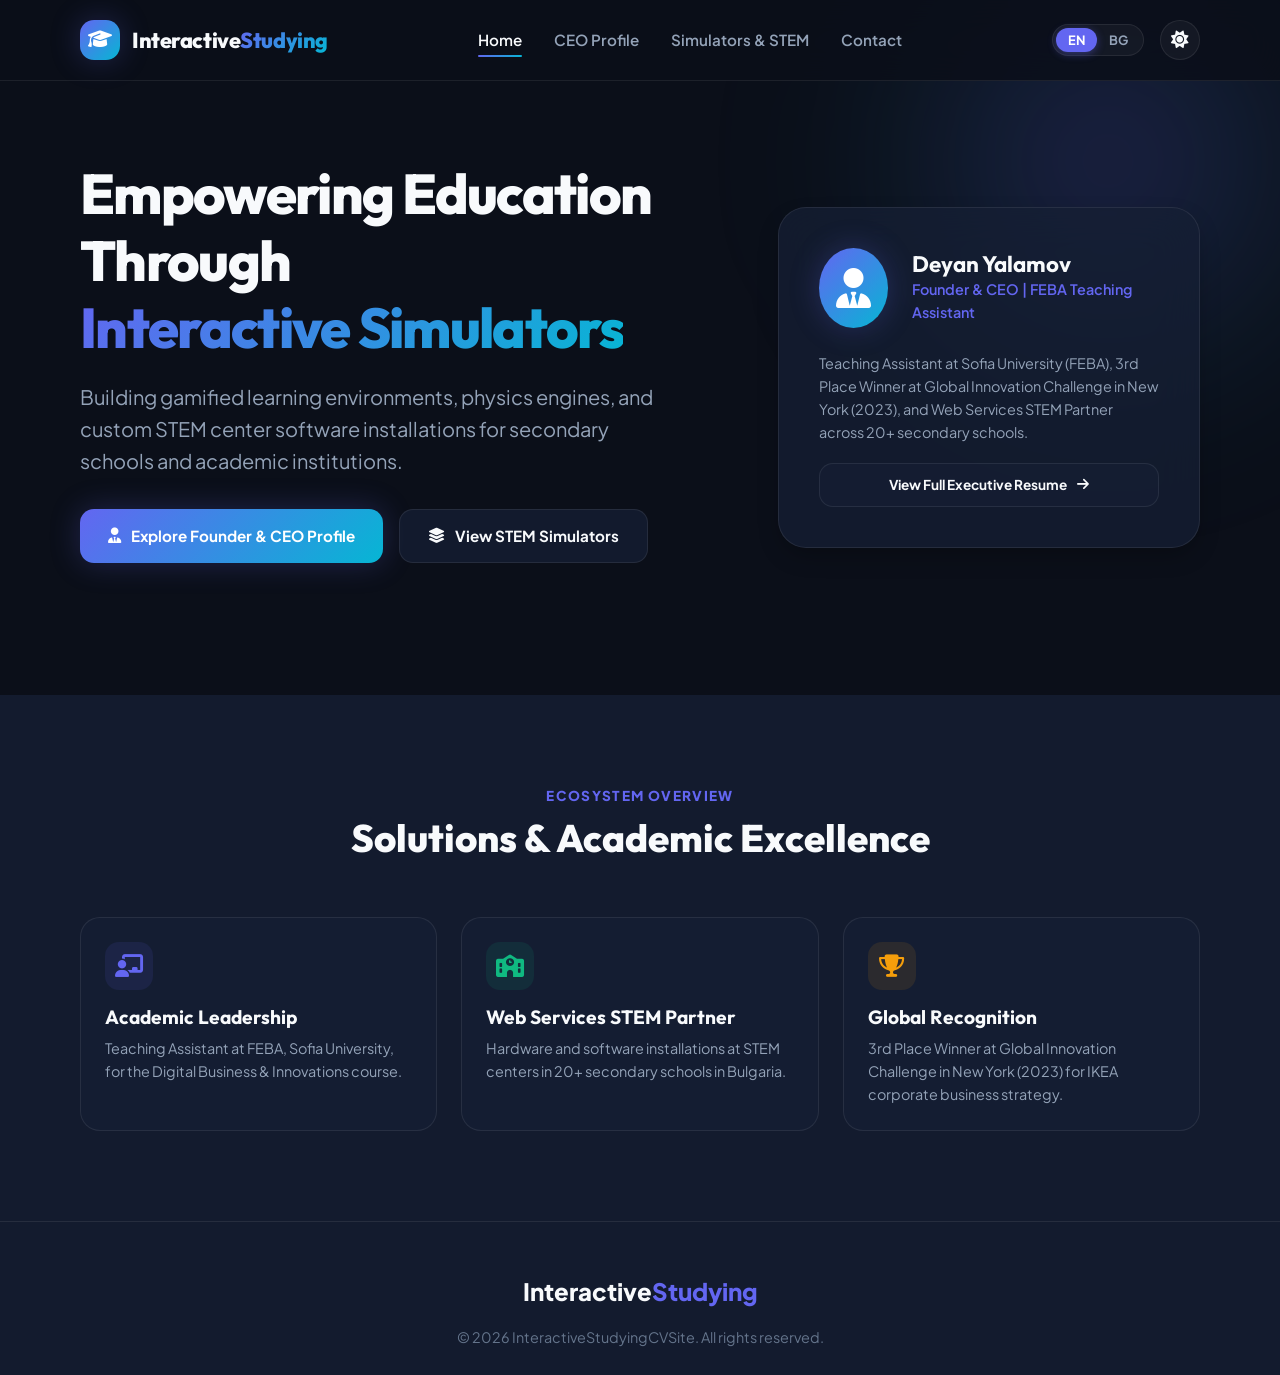
==== commit 67d5d2bb: "Remove all badge elements across all pages" ====
--- a/index.html
+++ b/index.html
@@ -4,7 +4,7 @@
   <meta charset="UTF-8">
   <meta name="viewport" content="width=device-width, initial-scale=1.0">
   <title>Interactive Studying — EdTech Portal & STEM Simulators</title>
-  <meta name="description" content="Official platform portal for Interactive Studying EOOD. Founded by Deyan Yalamov. Custom school gamification and STEM center installations.">
+  <meta name="description" content="Official platform portal for Interactive Studying. Founded by Deyan Yalamov. Custom school gamification and STEM center installations.">
   <link rel="stylesheet" href="style.css">
   <link rel="stylesheet" href="https://cdnjs.cloudflare.com/ajax/libs/font-awesome/6.4.0/css/all.min.css">
 </head>
@@ -48,11 +48,6 @@
     <div class="hero-bg-glow"></div>
     <div class="container hero-content-grid">
       <div>
-        <div class="badge">
-          <span class="badge-pulse"></span>
-          <span data-en="Next-Generation EdTech & STEM Ecosystem" data-bg="Следващо Поколение EdTech и STEM Екосистема">Next-Generation EdTech & STEM Ecosystem</span>
-        </div>
-        
         <h1 class="hero-title">
           <span data-en="Empowering Education Through" data-bg="Модернизиране на образованието чрез">Empowering Education Through</span><br>
           <span class="gradient-text" data-en="Interactive Simulators" data-bg="Интерактивни Симулатори">Interactive Simulators</span>
--- a/style.css
+++ b/style.css
@@ -116,7 +116,7 @@
   z-index: 1000;
   backdrop-filter: blur(16px);
   -webkit-backdrop-filter: blur(16px);
-  background: rgba(11, 15, 25, 0.8);
+  background: rgba(11, 15, 25, 0.85);
   border-bottom: 1px solid var(--border-color);
   transition: background var(--transition-normal);
 }
@@ -243,6 +243,123 @@
 .theme-toggle:hover {
   background: var(--bg-card-hover);
   border-color: var(--accent-primary);
+}
+
+/* ==========================================================================
+   Hero Section (Homepage)
+   ========================================================================== */
+.hero {
+  padding: 160px 0 100px;
+  position: relative;
+  overflow: hidden;
+}
+
+.hero-bg-glow {
+  position: absolute;
+  top: -20%;
+  right: -10%;
+  width: 600px;
+  height: 600px;
+  background: radial-gradient(circle, rgba(99, 102, 241, 0.25) 0%, rgba(6, 182, 212, 0.05) 50%, transparent 70%);
+  filter: blur(80px);
+  pointer-events: none;
+  z-index: 0;
+}
+
+.hero-content-grid {
+  display: grid;
+  grid-template-columns: 1.2fr 0.8fr;
+  gap: 4rem;
+  align-items: center;
+  position: relative;
+  z-index: 1;
+}
+
+.hero-title {
+  font-size: 3.5rem;
+  font-weight: 800;
+  margin-bottom: 1.2rem;
+  letter-spacing: -0.03em;
+}
+
+.hero-subtitle {
+  font-size: 1.25rem;
+  color: var(--text-secondary);
+  margin-bottom: 2rem;
+  max-width: 600px;
+}
+
+.hero-ctas {
+  display: flex;
+  gap: 1rem;
+  margin-bottom: 2rem;
+  flex-wrap: wrap;
+}
+
+.badge-pulse {
+  width: 8px;
+  height: 8px;
+  border-radius: 50%;
+  background: var(--accent-emerald);
+  box-shadow: 0 0 10px var(--accent-emerald);
+  animation: pulse 2s infinite;
+}
+
+@keyframes pulse {
+  0% { transform: scale(0.95); box-shadow: 0 0 0 0 rgba(16, 185, 129, 0.7); }
+  70% { transform: scale(1); box-shadow: 0 0 0 8px rgba(16, 185, 129, 0); }
+  100% { transform: scale(0.95); box-shadow: 0 0 0 0 rgba(16, 185, 129, 0); }
+}
+
+.hero-visual {
+  position: relative;
+}
+
+.avatar-card {
+  background: var(--bg-card);
+  border: 1px solid var(--border-color);
+  backdrop-filter: blur(20px);
+  border-radius: var(--radius-xl);
+  padding: 2.5rem;
+  box-shadow: var(--shadow-md);
+  position: relative;
+  transition: transform var(--transition-normal);
+}
+
+.avatar-card:hover {
+  transform: translateY(-5px);
+  border-color: var(--border-highlight);
+}
+
+.avatar-header {
+  display: flex;
+  align-items: center;
+  gap: 1.5rem;
+  margin-bottom: 1.5rem;
+}
+
+.avatar-circle {
+  width: 80px;
+  height: 80px;
+  border-radius: 50%;
+  background: var(--gradient-brand);
+  display: flex;
+  align-items: center;
+  justify-content: center;
+  font-size: 2.5rem;
+  color: #fff;
+  box-shadow: var(--shadow-glow);
+}
+
+.avatar-info h4 {
+  font-size: 1.4rem;
+  font-weight: 700;
+}
+
+.avatar-info p {
+  color: var(--accent-primary);
+  font-size: 0.9rem;
+  font-weight: 600;
 }
 
 /* Page Banner (Subpages) */
@@ -708,6 +825,18 @@
 
 /* Responsive */
 @media (max-width: 992px) {
+  .hero-content-grid {
+    grid-template-columns: 1fr;
+    text-align: center;
+    gap: 3rem;
+  }
+  .hero-subtitle {
+    margin-left: auto;
+    margin-right: auto;
+  }
+  .hero-ctas {
+    justify-content: center;
+  }
   .ceo-grid {
     grid-template-columns: 1fr;
     gap: 2.5rem;
@@ -718,6 +847,9 @@
   .nav-links {
     display: none;
   }
+  .hero-title {
+    font-size: 2.5rem;
+  }
   .page-title {
     font-size: 2.2rem;
   }
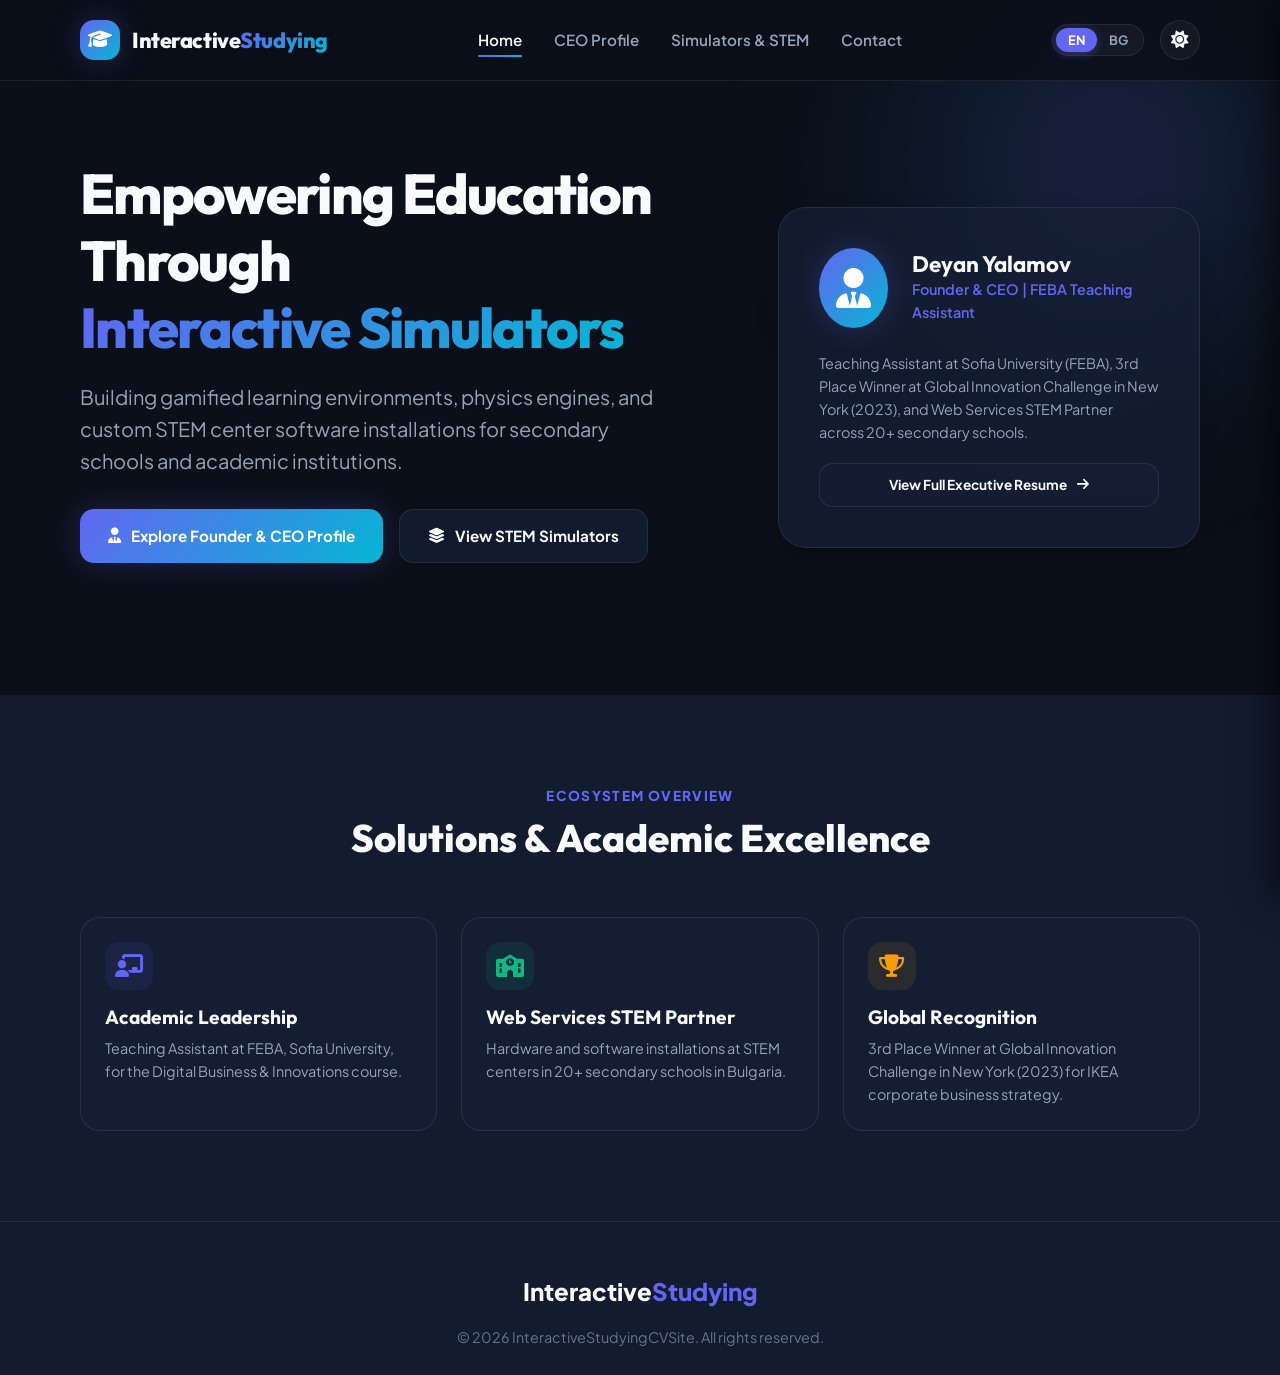
==== commit 162e039f: "Deploy latest updates, deploy.py script, and .htaccess rules" ====
--- a/index.html
+++ b/index.html
@@ -36,10 +36,30 @@
         </div>
         <button class="theme-toggle" id="themeToggle" title="Toggle Light/Dark Theme">
           <i class="fa-solid fa-moon"></i>
+        <button class="hamburger-btn" id="hamburgerBtn" aria-label="Open Navigation Menu">
+          <i class="fa-solid fa-bars"></i>
         </button>
       </div>
     </div>
   </header>
+
+  <div class="mobile-drawer-overlay" id="drawerOverlay"></div>
+  <aside class="mobile-drawer" id="mobileDrawer">
+    <div class="drawer-header">
+      <a href="index.html" class="logo" style="font-size: 1.15rem;">
+        <div class="logo-icon" style="width:34px; height:34px; font-size: 1rem;"><i class="fa-solid fa-graduation-cap"></i></div>
+        <div class="logo-text">Interactive<span>Studying</span></div>
+      </a>
+      <button class="drawer-close" id="drawerClose">&times;</button>
+    </div>
+
+    <ul class="drawer-nav">
+      <li><a href="index.html" class="drawer-nav-link active"><i class="fa-solid fa-house"></i> <span data-en="Home" data-bg="Начало">Home</span></a></li>
+      <li><a href="ceo.html" class="drawer-nav-link"><i class="fa-solid fa-user-tie"></i> <span data-en="CEO Profile" data-bg="За Управителя">CEO Profile</span></a></li>
+      <li><a href="projects.html" class="drawer-nav-link"><i class="fa-solid fa-layer-group"></i> <span data-en="Simulators & STEM" data-bg="Симулатори и STEM">Simulators & STEM</span></a></li>
+      <li><a href="contact.html" class="drawer-nav-link"><i class="fa-solid fa-envelope"></i> <span data-en="Contact" data-bg="Контакти">Contact</span></a></li>
+    </ul>
+  </aside>
 
   <!-- ==========================================================================
        Clean Hero Skeleton Section (Without Numerical Data)
--- a/style.css
+++ b/style.css
@@ -1,5 +1,5 @@
 /* ==========================================================================
-   Design System & Tokens - InteractiveStudyingCVSite
+   Design System & Tokens - InteractiveStudyingCVSite (PHP Edition)
    ========================================================================== */
 @import url('https://fonts.googleapis.com/css2?family=Outfit:wght@300;400;500;600;700;800&family=Plus+Jakarta+Sans:wght@400;500;600;700&display=swap');
 
@@ -61,7 +61,7 @@
   --shadow-glow: 0 0 25px rgba(99, 102, 241, 0.2);
 }
 
-/* Reset & Layout */
+/* Reset & Base */
 *, *::before, *::after {
   box-sizing: border-box;
   margin: 0;
@@ -107,7 +107,9 @@
   padding: 0 1rem;
 }
 
-/* Header & Nav */
+/* ==========================================================================
+   Header & Reactive Navigation
+   ========================================================================== */
 .header {
   position: fixed;
   top: 0;
@@ -155,13 +157,27 @@
   box-shadow: var(--shadow-glow);
 }
 
+.logo-img {
+  height: 42px;
+  width: auto;
+  max-width: 180px;
+  object-fit: contain;
+  display: block;
+  transition: transform var(--transition-fast);
+}
+
+.logo-img:hover {
+  transform: scale(1.05);
+}
+
 .logo-text span {
   background: var(--gradient-brand);
   -webkit-background-clip: text;
   -webkit-text-fill-color: transparent;
 }
 
-.nav-links {
+/* Desktop Nav Links */
+.desktop-nav, .nav-links {
   display: flex;
   align-items: center;
   gap: 2rem;
@@ -245,8 +261,119 @@
   border-color: var(--accent-primary);
 }
 
+/* Hamburger Trigger Button */
+.hamburger-btn {
+  display: none;
+  width: 44px;
+  height: 44px;
+  border-radius: var(--radius-md);
+  border: 1px solid var(--border-color);
+  background: var(--bg-glass);
+  color: var(--text-primary);
+  font-size: 1.25rem;
+  align-items: center;
+  justify-content: center;
+  transition: all var(--transition-fast);
+}
+
+.hamburger-btn:hover {
+  background: var(--bg-card-hover);
+  border-color: var(--accent-primary);
+}
+
+/* Slide-out Mobile Navigation Drawer */
+.mobile-drawer-overlay {
+  position: fixed;
+  inset: 0;
+  z-index: 2000;
+  background: rgba(11, 15, 25, 0.7);
+  backdrop-filter: blur(8px);
+  opacity: 0;
+  pointer-events: none;
+  transition: opacity var(--transition-normal);
+}
+
+.mobile-drawer-overlay.active {
+  opacity: 1;
+  pointer-events: auto;
+}
+
+.mobile-drawer {
+  position: fixed;
+  top: 0;
+  right: 0;
+  width: 320px;
+  max-width: 85vw;
+  height: 100vh;
+  background: var(--bg-secondary);
+  border-left: 1px solid var(--border-color);
+  z-index: 2001;
+  padding: 2rem;
+  display: flex;
+  flex-direction: column;
+  box-shadow: -10px 0 30px rgba(0, 0, 0, 0.5);
+  transform: translateX(100%);
+  transition: transform var(--transition-bounce);
+}
+
+.mobile-drawer.active {
+  transform: translateX(0);
+}
+
+.drawer-header {
+  display: flex;
+  justify-content: space-between;
+  align-items: center;
+  margin-bottom: 2.5rem;
+  padding-bottom: 1rem;
+  border-bottom: 1px solid var(--border-color);
+}
+
+.drawer-close {
+  width: 38px;
+  height: 38px;
+  border-radius: 50%;
+  background: var(--bg-glass);
+  border: 1px solid var(--border-color);
+  color: var(--text-primary);
+  font-size: 1.2rem;
+  display: flex;
+  align-items: center;
+  justify-content: center;
+}
+
+.drawer-nav {
+  list-style: none;
+  display: flex;
+  flex-direction: column;
+  gap: 1.2rem;
+}
+
+.drawer-nav-link {
+  font-size: 1.15rem;
+  font-weight: 700;
+  color: var(--text-secondary);
+  display: flex;
+  align-items: center;
+  gap: 14px;
+  padding: 10px 14px;
+  border-radius: var(--radius-md);
+  transition: all var(--transition-fast);
+}
+
+.drawer-nav-link i {
+  color: var(--accent-primary);
+  width: 24px;
+}
+
+.drawer-nav-link:hover, .drawer-nav-link.active {
+  color: var(--text-primary);
+  background: var(--bg-glass);
+  border-left: 3px solid var(--accent-primary);
+}
+
 /* ==========================================================================
-   Hero Section (Homepage)
+   Hero Section
    ========================================================================== */
 .hero {
   padding: 160px 0 100px;
@@ -296,25 +423,6 @@
   flex-wrap: wrap;
 }
 
-.badge-pulse {
-  width: 8px;
-  height: 8px;
-  border-radius: 50%;
-  background: var(--accent-emerald);
-  box-shadow: 0 0 10px var(--accent-emerald);
-  animation: pulse 2s infinite;
-}
-
-@keyframes pulse {
-  0% { transform: scale(0.95); box-shadow: 0 0 0 0 rgba(16, 185, 129, 0.7); }
-  70% { transform: scale(1); box-shadow: 0 0 0 8px rgba(16, 185, 129, 0); }
-  100% { transform: scale(0.95); box-shadow: 0 0 0 0 rgba(16, 185, 129, 0); }
-}
-
-.hero-visual {
-  position: relative;
-}
-
 .avatar-card {
   background: var(--bg-card);
   border: 1px solid var(--border-color);
@@ -362,7 +470,7 @@
   font-weight: 600;
 }
 
-/* Page Banner (Subpages) */
+/* Page Banner */
 .page-banner {
   padding: 150px 0 60px;
   background: var(--bg-secondary);
@@ -414,33 +522,7 @@
   font-size: 1.05rem;
 }
 
-/* Buttons & Badges */
-.badge {
-  display: inline-flex;
-  align-items: center;
-  gap: 8px;
-  padding: 6px 16px;
-  border-radius: var(--radius-full);
-  background: rgba(99, 102, 241, 0.1);
-  border: 1px solid rgba(99, 102, 241, 0.3);
-  color: var(--accent-primary);
-  font-size: 0.85rem;
-  font-weight: 700;
-  margin-bottom: 1rem;
-}
-
-.badge-gold {
-  background: rgba(245, 158, 11, 0.1);
-  border-color: rgba(245, 158, 11, 0.3);
-  color: var(--accent-amber);
-}
-
-.badge-emerald {
-  background: rgba(16, 185, 129, 0.1);
-  border-color: rgba(16, 185, 129, 0.3);
-  color: var(--accent-emerald);
-}
-
+/* Buttons */
 .btn {
   display: inline-flex;
   align-items: center;
@@ -538,15 +620,18 @@
   color: var(--accent-primary);
 }
 
-/* Achievement Grid */
+/* Achievement Grid - Flex layout with centered next row */
 .achievements-grid {
-  display: grid;
-  grid-template-columns: repeat(auto-fit, minmax(260px, 1fr));
+  display: flex;
+  flex-wrap: wrap;
+  justify-content: center;
   gap: 1.5rem;
   margin-top: 2rem;
 }
 
 .achievement-card {
+  flex: 1 1 270px;
+  max-width: 360px;
   background: var(--bg-card);
   border: 1px solid var(--border-color);
   border-radius: var(--radius-lg);
@@ -686,20 +771,6 @@
   border-bottom: 1px solid var(--border-color);
 }
 
-.project-badge {
-  position: absolute;
-  top: 12px;
-  right: 12px;
-  padding: 4px 12px;
-  border-radius: var(--radius-full);
-  background: rgba(11, 15, 25, 0.75);
-  backdrop-filter: blur(10px);
-  font-size: 0.75rem;
-  font-weight: 700;
-  color: var(--accent-secondary);
-  border: 1px solid var(--border-color);
-}
-
 .project-body {
   padding: 1.5rem;
   flex: 1;
@@ -804,6 +875,29 @@
   text-align: center;
 }
 
+/* Alert Notification Banner */
+.alert-banner {
+  padding: 1rem 1.5rem;
+  border-radius: var(--radius-md);
+  margin-bottom: 1.5rem;
+  font-weight: 600;
+  display: flex;
+  align-items: center;
+  gap: 12px;
+}
+
+.alert-success {
+  background: rgba(16, 185, 129, 0.15);
+  border: 1px solid var(--accent-emerald);
+  color: var(--accent-emerald);
+}
+
+.alert-error {
+  background: rgba(239, 68, 68, 0.15);
+  border: 1px solid #ef4444;
+  color: #ef4444;
+}
+
 /* Footer */
 .footer {
   background: var(--bg-secondary);
@@ -823,7 +917,22 @@
   font-size: 0.9rem;
 }
 
-/* Responsive */
+/* ==========================================================================
+   Responsive Breakpoints & Reactive Drawer
+   ========================================================================== */
+/* Header menu transitions to hamburger drawer earlier (at 1150px window scaling breakpoint) */
+@media (max-width: 1150px) {
+  .desktop-nav, .nav-links {
+    display: none;
+  }
+  .header-actions .lang-switch {
+    display: none;
+  }
+  .hamburger-btn {
+    display: flex;
+  }
+}
+
 @media (max-width: 992px) {
   .hero-content-grid {
     grid-template-columns: 1fr;
@@ -844,13 +953,10 @@
 }
 
 @media (max-width: 768px) {
-  .nav-links {
-    display: none;
-  }
   .hero-title {
-    font-size: 2.5rem;
+    font-size: 2.4rem;
   }
   .page-title {
-    font-size: 2.2rem;
+    font-size: 2.1rem;
   }
 }
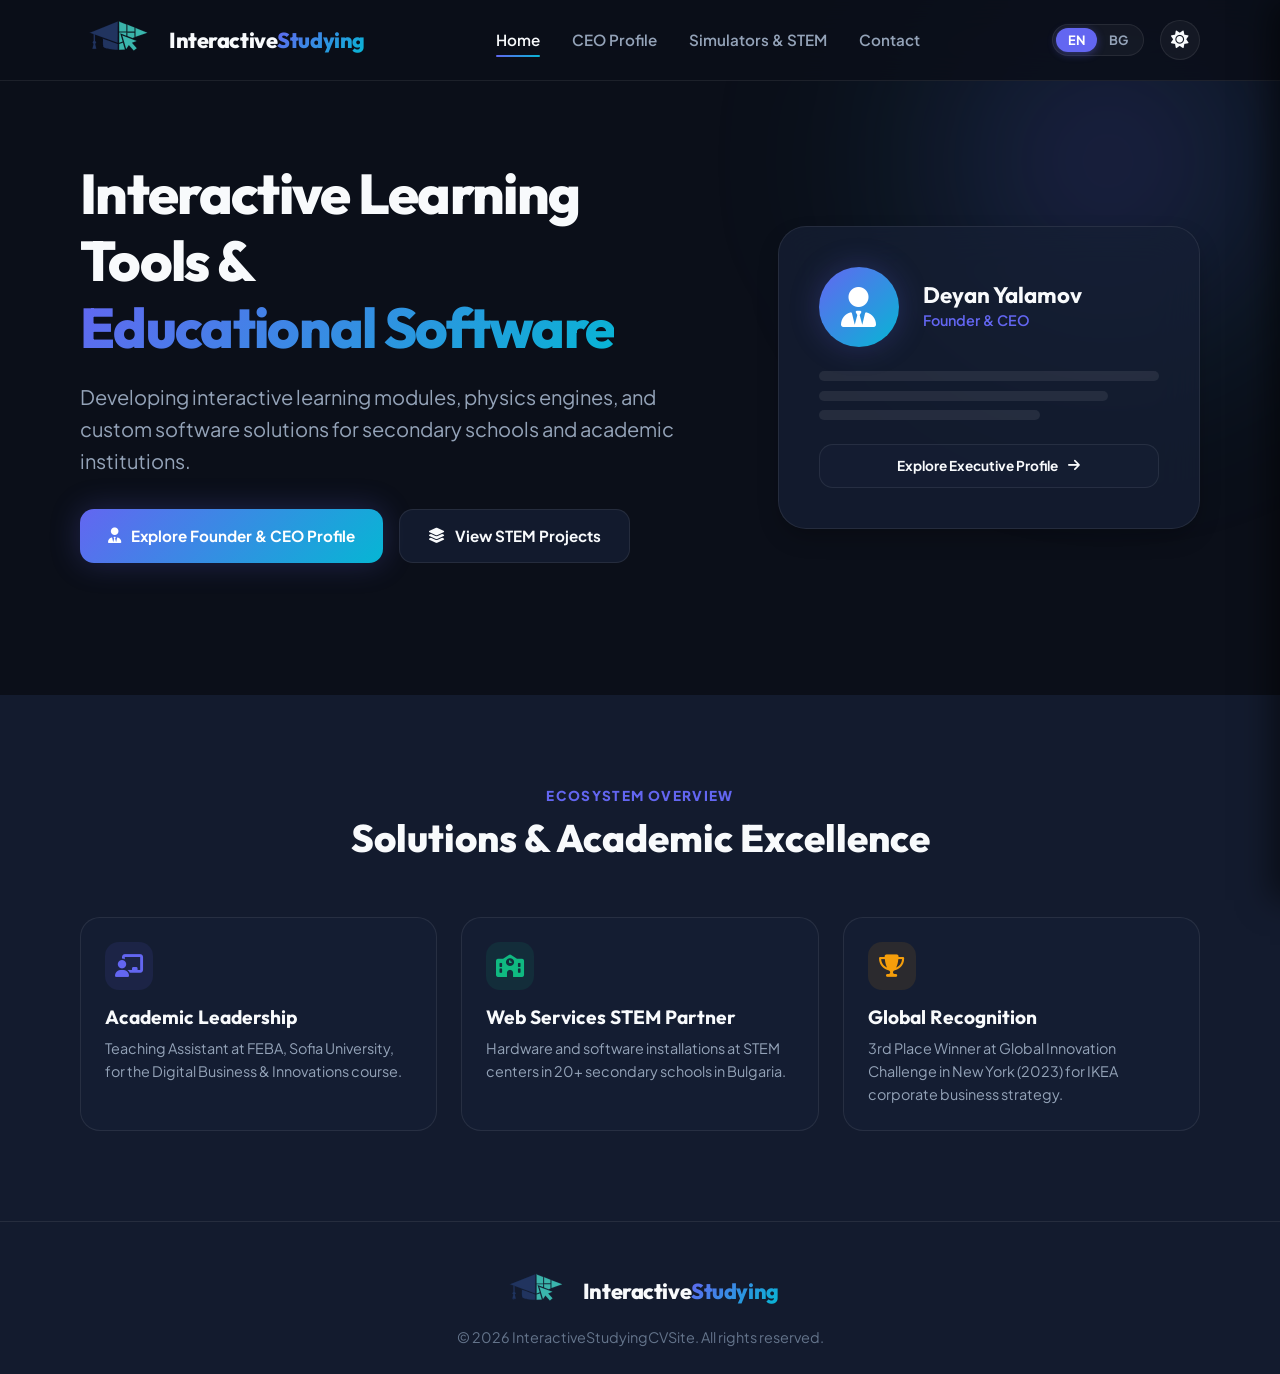
==== commit f3ed5125: "Restore clean skeleton structure on homepage Hero teaser card" ====
--- a/index.html
+++ b/index.html
@@ -10,18 +10,16 @@
 </head>
 <body>
 
-  <!-- ==========================================================================
-       Header & Navigation
-       ========================================================================== -->
+  <!-- Navigation Bar -->
   <header class="header">
     <div class="container header-container">
       <a href="index.html" class="logo">
-        <div class="logo-icon"><i class="fa-solid fa-graduation-cap"></i></div>
+        <img src="logo.svg" alt="Interactive Studying Logo" class="logo-img" onerror="this.src='logo.png'">
         <div class="logo-text">Interactive<span>Studying</span></div>
       </a>
 
       <nav>
-        <ul class="nav-links">
+        <ul class="desktop-nav">
           <li><a href="index.html" class="nav-link active" data-en="Home" data-bg="Начало">Home</a></li>
           <li><a href="ceo.html" class="nav-link" data-en="CEO Profile" data-bg="За Управителя">CEO Profile</a></li>
           <li><a href="projects.html" class="nav-link" data-en="Simulators & STEM" data-bg="Симулатори и STEM">Simulators & STEM</a></li>
@@ -34,8 +32,11 @@
           <button class="lang-btn active" data-lang="en">EN</button>
           <button class="lang-btn" data-lang="bg">BG</button>
         </div>
+
         <button class="theme-toggle" id="themeToggle" title="Toggle Light/Dark Theme">
           <i class="fa-solid fa-moon"></i>
+        </button>
+
         <button class="hamburger-btn" id="hamburgerBtn" aria-label="Open Navigation Menu">
           <i class="fa-solid fa-bars"></i>
         </button>
@@ -43,38 +44,47 @@
     </div>
   </header>
 
+  <!-- Reactive Mobile Slide-Out Drawer Navigation -->
   <div class="mobile-drawer-overlay" id="drawerOverlay"></div>
   <aside class="mobile-drawer" id="mobileDrawer">
     <div class="drawer-header">
       <a href="index.html" class="logo" style="font-size: 1.15rem;">
-        <div class="logo-icon" style="width:34px; height:34px; font-size: 1rem;"><i class="fa-solid fa-graduation-cap"></i></div>
+        <img src="logo.svg" alt="Interactive Studying Logo" class="logo-img" style="height: 34px;" onerror="this.src='logo.png'">
         <div class="logo-text">Interactive<span>Studying</span></div>
       </a>
       <button class="drawer-close" id="drawerClose">&times;</button>
     </div>
 
     <ul class="drawer-nav">
-      <li><a href="index.html" class="drawer-nav-link active"><i class="fa-solid fa-house"></i> <span data-en="Home" data-bg="Начало">Home</span></a></li>
-      <li><a href="ceo.html" class="drawer-nav-link"><i class="fa-solid fa-user-tie"></i> <span data-en="CEO Profile" data-bg="За Управителя">CEO Profile</span></a></li>
-      <li><a href="projects.html" class="drawer-nav-link"><i class="fa-solid fa-layer-group"></i> <span data-en="Simulators & STEM" data-bg="Симулатори и STEM">Simulators & STEM</span></a></li>
-      <li><a href="contact.html" class="drawer-nav-link"><i class="fa-solid fa-envelope"></i> <span data-en="Contact" data-bg="Контакти">Contact</span></a></li>
+      <li><a href="index.html" class="drawer-nav-link active"><i class="fa-solid fa-house"></i><span data-en="Home" data-bg="Начало">Home</span></a></li>
+      <li><a href="ceo.html" class="drawer-nav-link"><i class="fa-solid fa-user-tie"></i><span data-en="CEO Profile" data-bg="За Управителя">CEO Profile</span></a></li>
+      <li><a href="projects.html" class="drawer-nav-link"><i class="fa-solid fa-layer-group"></i><span data-en="Simulators & STEM" data-bg="Симулатори и STEM">Simulators & STEM</span></a></li>
+      <li><a href="contact.html" class="drawer-nav-link"><i class="fa-solid fa-envelope"></i><span data-en="Contact" data-bg="Контакти">Contact</span></a></li>
     </ul>
+
+    <div style="margin-top: auto; padding-top: 2rem; border-top: 1px solid var(--border-color);">
+      <div style="display: flex; justify-content: space-between; align-items: center;">
+        <span style="font-weight: 700; font-size: 0.9rem;" data-en="Language" data-bg="Език">Language</span>
+        <div class="lang-switch">
+          <button class="lang-btn active" data-lang="en">EN</button>
+          <button class="lang-btn" data-lang="bg">BG</button>
+        </div>
+      </div>
+    </div>
   </aside>
 
-  <!-- ==========================================================================
-       Clean Hero Skeleton Section (Without Numerical Data)
-       ========================================================================== -->
+  <!-- Clean Hero Section -->
   <section class="hero">
     <div class="hero-bg-glow"></div>
     <div class="container hero-content-grid">
       <div>
         <h1 class="hero-title">
-          <span data-en="Empowering Education Through" data-bg="Модернизиране на образованието чрез">Empowering Education Through</span><br>
-          <span class="gradient-text" data-en="Interactive Simulators" data-bg="Интерактивни Симулатори">Interactive Simulators</span>
+          <span data-en="Interactive Learning Tools &" data-bg="Интерактивни образователни среди и">Interactive Learning Tools &</span><br>
+          <span class="gradient-text" data-en="Educational Software" data-bg="Образователен Софтуер">Educational Software</span>
         </h1>
         
-        <p class="hero-subtitle" data-en="Building gamified learning environments, physics engines, and custom STEM center software installations for secondary schools and academic institutions." data-bg="Изграждане на геймифицирани образователни среди, физични двигатели и софтуерни инсталации за STEM центрове.">
-          Building gamified learning environments, physics engines, and custom STEM center software installations for secondary schools and academic institutions.
+        <p class="hero-subtitle" data-en="Developing interactive learning modules, physics engines, and custom software solutions for secondary schools and academic institutions." data-bg="Разработване на интерактивни образователни модули, физични двигатели и персонализиран софтуер за средни училища и академични институции.">
+          Developing interactive learning modules, physics engines, and custom software solutions for secondary schools and academic institutions.
         </p>
 
         <div class="hero-ctas">
@@ -84,12 +94,12 @@
           </a>
           <a href="projects.html" class="btn btn-secondary">
             <i class="fa-solid fa-layer-group"></i>
-            <span data-en="View STEM Simulators" data-bg="Разгледай Симулаторите">View STEM Simulators</span>
+            <span data-en="View STEM Projects" data-bg="Разгледай Проектите">View STEM Projects</span>
           </a>
         </div>
       </div>
 
-      <!-- CEO & Founder Teaser Card -->
+      <!-- CEO & Founder Teaser Skeleton Card -->
       <div class="hero-visual">
         <div class="avatar-card">
           <div class="avatar-header">
@@ -98,16 +108,18 @@
             </div>
             <div class="avatar-info">
               <h4 data-en="Deyan Yalamov" data-bg="Деян Ялъмов">Deyan Yalamov</h4>
-              <p data-en="Founder & CEO | FEBA Teaching Assistant" data-bg="Основател и Управител | Преподавател в СУ">Founder & CEO | FEBA Teaching Assistant</p>
+              <p data-en="Founder & CEO" data-bg="Основател и Управител">Founder & CEO</p>
             </div>
           </div>
 
-          <p style="margin-bottom: 1.2rem; color: var(--text-secondary); font-size: 0.9rem;" data-en="Teaching Assistant at Sofia University (FEBA), 3rd Place Winner at Global Innovation Challenge in New York (2023), and Web Services STEM Partner across 20+ secondary schools." data-bg="Преподавателски асистент в СУ (Стопански факултет), 3-то място на Global Innovation Challenge в Ню Йорк (2023) и партньор на Web Services за 20+ STEM центъра.">
-            Teaching Assistant at Sofia University (FEBA), 3rd Place Winner at Global Innovation Challenge in New York (2023), and Web Services STEM Partner across 20+ secondary schools.
-          </p>
+          <div style="margin-bottom: 1.5rem; display: flex; flex-direction: column; gap: 0.6rem;">
+            <div style="height: 10px; background: rgba(255,255,255,0.08); border-radius: 6px; width: 100%;"></div>
+            <div style="height: 10px; background: rgba(255,255,255,0.08); border-radius: 6px; width: 85%;"></div>
+            <div style="height: 10px; background: rgba(255,255,255,0.08); border-radius: 6px; width: 65%;"></div>
+          </div>
 
           <a href="ceo.html" class="btn btn-secondary" style="width: 100%; justify-content: center; font-size: 0.85rem; padding: 10px 16px;">
-            <span data-en="View Full Executive Resume" data-bg="Виж Пълното CV">View Full Executive Resume</span>
+            <span data-en="Explore Executive Profile" data-bg="Разгледай Профила">Explore Executive Profile</span>
             <i class="fa-solid fa-arrow-right"></i>
           </a>
         </div>
@@ -154,7 +166,10 @@
   <!-- Footer -->
   <footer class="footer">
     <div class="container">
-      <div class="footer-logo">Interactive<span style="color: var(--accent-primary);">Studying</span></div>
+      <a href="index.html" class="logo" style="justify-content: center; margin-bottom: 1rem;">
+        <img src="logo.svg" alt="Interactive Studying Logo" class="logo-img" style="height: 38px;" onerror="this.src='logo.png'">
+        <div class="logo-text">Interactive<span>Studying</span></div>
+      </a>
       <p class="footer-copy">&copy; 2026 InteractiveStudyingCVSite. All rights reserved.</p>
     </div>
   </footer>
--- a/style.css
+++ b/style.css
@@ -739,12 +739,15 @@
 
 /* Projects Showcase */
 .projects-grid {
-  display: grid;
-  grid-template-columns: repeat(auto-fill, minmax(340px, 1fr));
+  display: flex;
+  flex-wrap: wrap;
+  justify-content: center;
   gap: 2rem;
 }
 
 .project-card {
+  flex: 1 1 300px;
+  max-width: 420px;
   background: var(--bg-card);
   border: 1px solid var(--border-color);
   border-radius: var(--radius-lg);
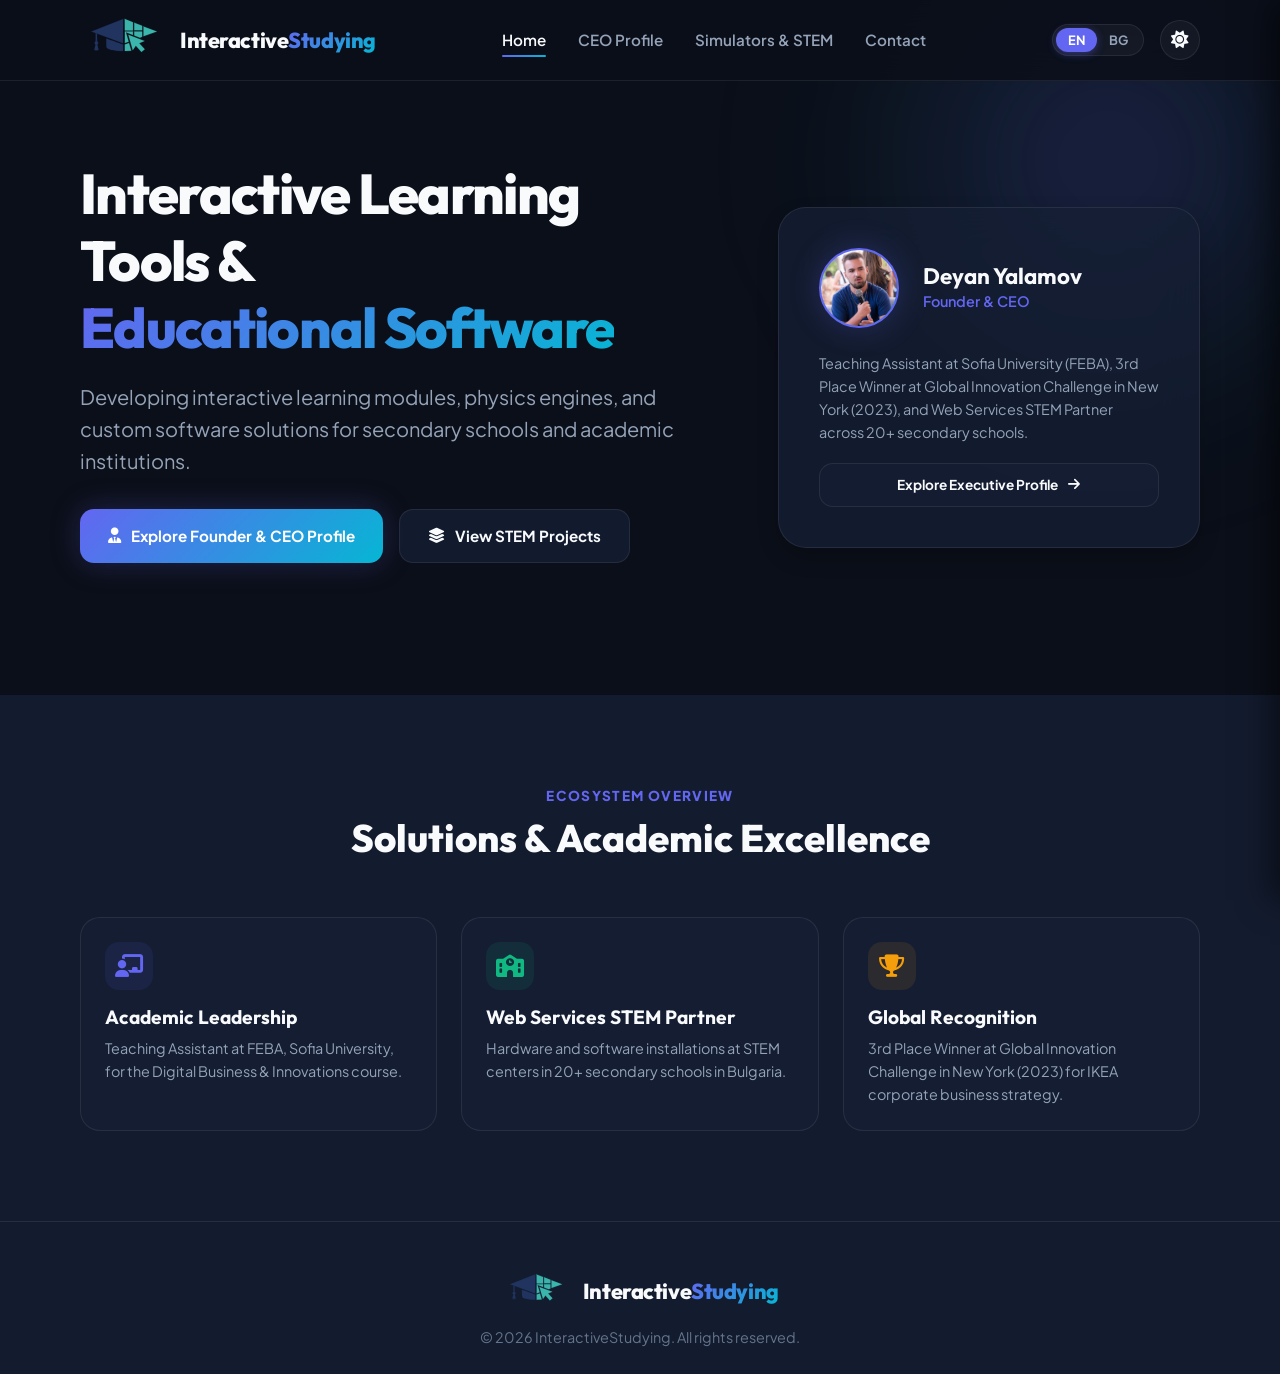
==== commit cf813f05: "Deploy all accumulated updates: new profile image, help email, favicons, full-width STEM section, an" ====
--- a/index.html
+++ b/index.html
@@ -1,10 +1,14 @@
-<!DOCTYPE html>
+﻿<!DOCTYPE html>
 <html lang="en" data-theme="dark">
 <head>
   <meta charset="UTF-8">
   <meta name="viewport" content="width=device-width, initial-scale=1.0">
   <title>Interactive Studying — EdTech Portal & STEM Simulators</title>
   <meta name="description" content="Official platform portal for Interactive Studying. Founded by Deyan Yalamov. Custom school gamification and STEM center installations.">
+  <link rel="icon" type="image/x-icon" href="favicon.ico">
+  <link rel="icon" type="image/svg+xml" href="logo.svg">
+  <link rel="icon" type="image/png" href="favicon.png">
+  <link rel="apple-touch-icon" href="favicon.png">
   <link rel="stylesheet" href="style.css">
   <link rel="stylesheet" href="https://cdnjs.cloudflare.com/ajax/libs/font-awesome/6.4.0/css/all.min.css">
 </head>
@@ -103,8 +107,8 @@
       <div class="hero-visual">
         <div class="avatar-card">
           <div class="avatar-header">
-            <div class="avatar-circle">
-              <i class="fa-solid fa-user-tie"></i>
+            <div class="avatar-circle" style="overflow: hidden; border: 2px solid var(--accent-primary);">
+              <img src="mic-pik-1.jpeg" alt="Deyan Yalamov" style="width: 100%; height: 100%; object-fit: cover; display: block;">
             </div>
             <div class="avatar-info">
               <h4 data-en="Deyan Yalamov" data-bg="Деян Ялъмов">Deyan Yalamov</h4>
@@ -112,11 +116,9 @@
             </div>
           </div>
 
-          <div style="margin-bottom: 1.5rem; display: flex; flex-direction: column; gap: 0.6rem;">
-            <div style="height: 10px; background: rgba(255,255,255,0.08); border-radius: 6px; width: 100%;"></div>
-            <div style="height: 10px; background: rgba(255,255,255,0.08); border-radius: 6px; width: 85%;"></div>
-            <div style="height: 10px; background: rgba(255,255,255,0.08); border-radius: 6px; width: 65%;"></div>
-          </div>
+          <p style="margin-bottom: 1.2rem; color: var(--text-secondary); font-size: 0.9rem;" data-en="Teaching Assistant at Sofia University (FEBA), 3rd Place Winner at Global Innovation Challenge in New York (2023), and Web Services STEM Partner across 20+ secondary schools." data-bg="Преподавателски асистент в СУ (Стопански факултет), 3-то място на Global Innovation Challenge в Ню Йорк (2023) и партньор на Web Services за 20+ STEM центъра.">
+            Teaching Assistant at Sofia University (FEBA), 3rd Place Winner at Global Innovation Challenge in New York (2023), and Web Services STEM Partner across 20+ secondary schools.
+          </p>
 
           <a href="ceo.html" class="btn btn-secondary" style="width: 100%; justify-content: center; font-size: 0.85rem; padding: 10px 16px;">
             <span data-en="Explore Executive Profile" data-bg="Разгледай Профила">Explore Executive Profile</span>
@@ -170,10 +172,11 @@
         <img src="logo.svg" alt="Interactive Studying Logo" class="logo-img" style="height: 38px;" onerror="this.src='logo.png'">
         <div class="logo-text">Interactive<span>Studying</span></div>
       </a>
-      <p class="footer-copy">&copy; 2026 InteractiveStudyingCVSite. All rights reserved.</p>
+      <p class="footer-copy">&copy; 2026 InteractiveStudying. All rights reserved.</p>
     </div>
   </footer>
 
   <script src="script.js"></script>
 </body>
 </html>
+
--- a/style.css
+++ b/style.css
@@ -158,9 +158,9 @@
 }
 
 .logo-img {
-  height: 42px;
+  height: 48px;
   width: auto;
-  max-width: 180px;
+  max-width: 200px;
   object-fit: contain;
   display: block;
   transition: transform var(--transition-fast);
